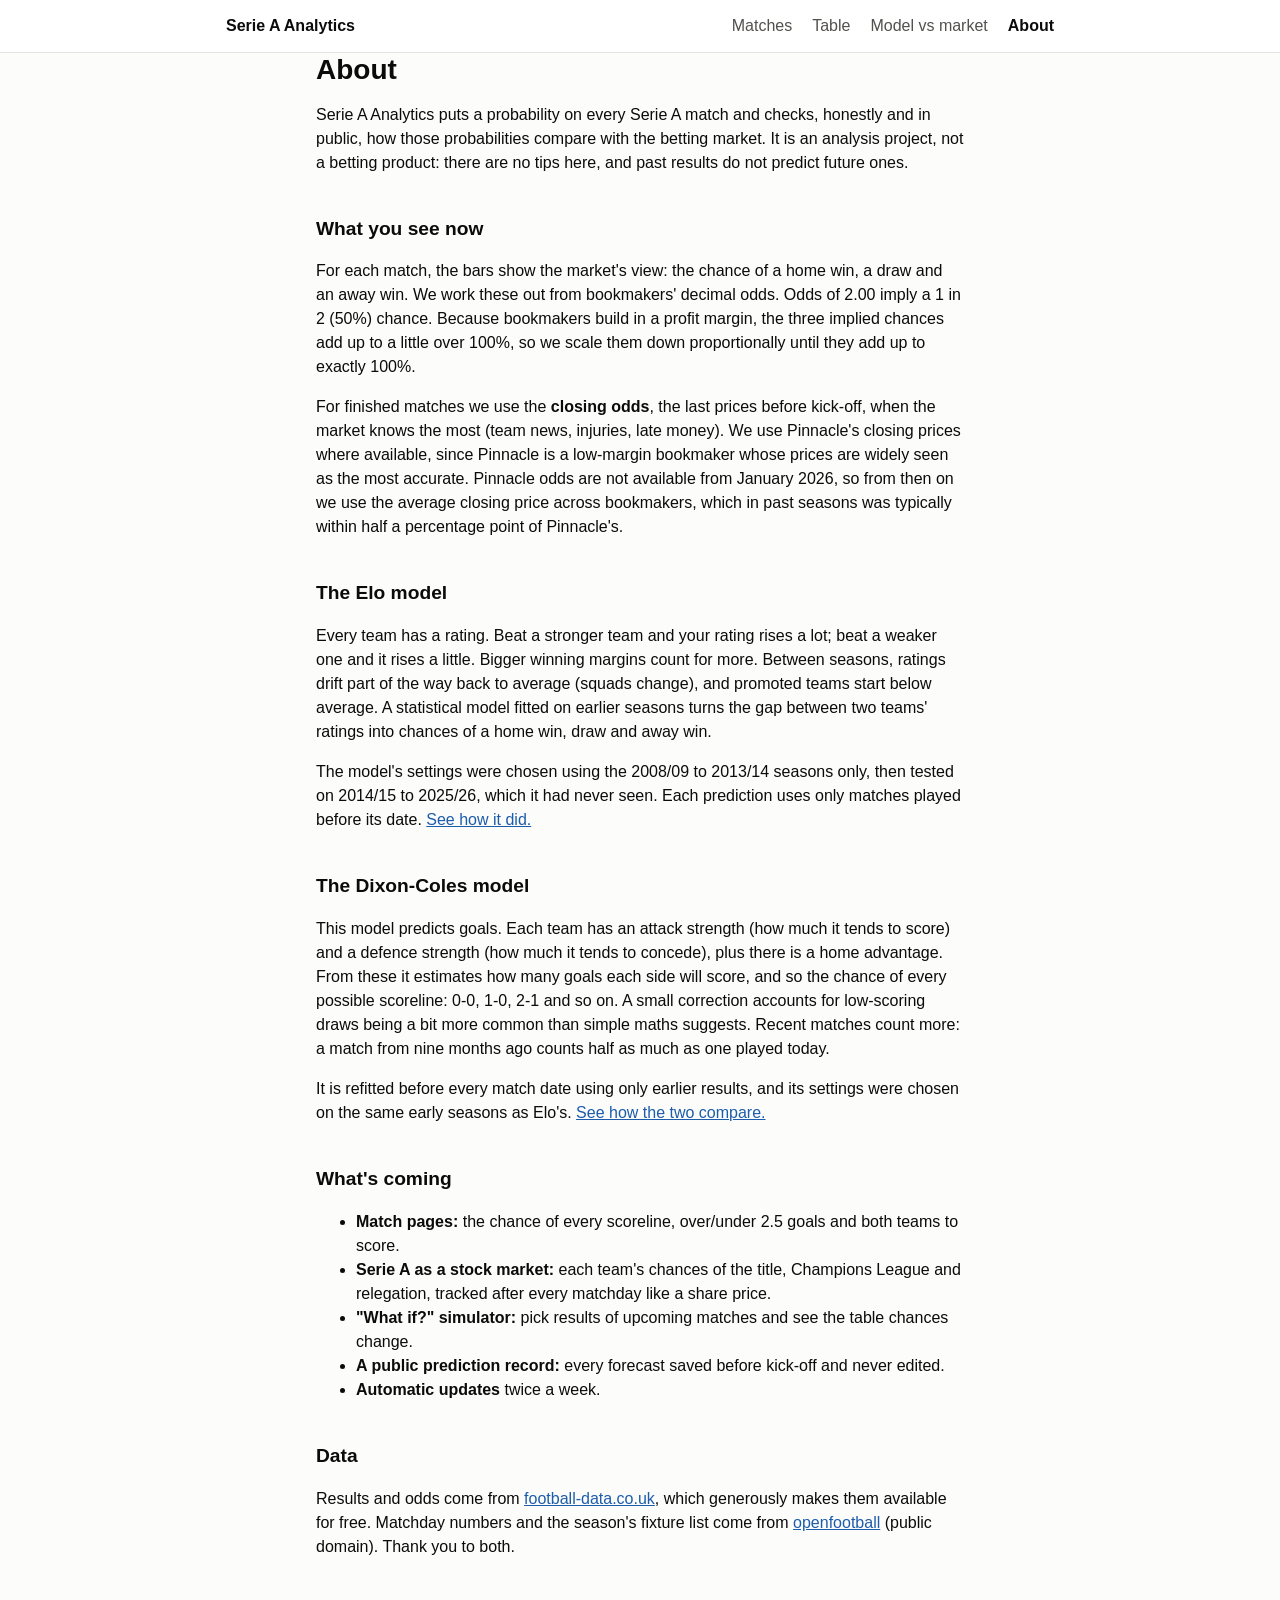
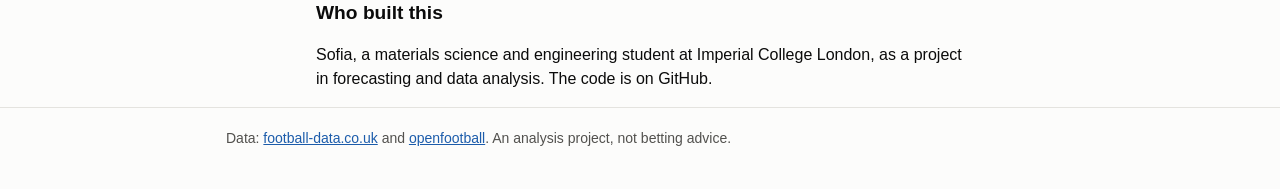
==== site/about.html @ 20ffb90e "Add Dixon-Coles goals model and show it next to Elo and the market - pipeline/dixon_coles.py: attack" ====
<!doctype html>
<html lang="en">
  <head>
    <meta charset="utf-8" />
    <meta name="viewport" content="width=device-width, initial-scale=1" />
    <title>About Serie A Analytics</title>
    <meta name="description" content="What this site is, how the numbers are made, and where the data comes from." />
    <link rel="stylesheet" href="css/style.css" />
  </head>
  <body>
    <header class="site-header">
      <div class="container">
        <a class="brand" href="./">Serie A Analytics</a>
        <nav class="nav">
          <a href="./">Matches</a>
          <a href="table.html">Table</a>
          <a href="model.html">Model vs market</a>
          <a href="about.html" aria-current="page">About</a>
        </nav>
      </div>
    </header>

    <main class="container prose">
      <h1>About</h1>
      <p>
        Serie A Analytics puts a probability on every Serie A match and checks, honestly and in public,
        how those probabilities compare with the betting market. It is an analysis project, not a betting
        product: there are no tips here, and past results do not predict future ones.
      </p>

      <h2>What you see now</h2>
      <p>
        For each match, the bars show the market's view: the chance of a home win, a draw and an away win.
        We work these out from bookmakers' decimal odds. Odds of 2.00 imply a 1 in 2 (50%) chance. Because
        bookmakers build in a profit margin, the three implied chances add up to a little over 100%, so we
        scale them down proportionally until they add up to exactly 100%.
      </p>
      <p>
        For finished matches we use the <strong>closing odds</strong>, the last prices before kick-off,
        when the market knows the most (team news, injuries, late money). We use Pinnacle's closing
        prices where available, since Pinnacle is a low-margin bookmaker whose prices are widely seen as
        the most accurate. Pinnacle odds are not available from January 2026, so from then on we use the
        average closing price across bookmakers, which in past seasons was typically within half a
        percentage point of Pinnacle's.
      </p>

      <h2>The Elo model</h2>
      <p>
        Every team has a rating. Beat a stronger team and your rating rises a lot; beat a weaker one and it
        rises a little. Bigger winning margins count for more. Between seasons, ratings drift part of the
        way back to average (squads change), and promoted teams start below average. A statistical model
        fitted on earlier seasons turns the gap between two teams' ratings into chances of a home win,
        draw and away win.
      </p>
      <p>
        The model's settings were chosen using the 2008/09 to 2013/14 seasons only, then tested on
        2014/15 to 2025/26, which it had never seen. Each prediction uses only matches played before its
        date. <a href="model.html">See how it did.</a>
      </p>

      <h2>The Dixon-Coles model</h2>
      <p>
        This model predicts goals. Each team has an attack strength (how much it tends to score) and a defence
        strength (how much it tends to concede), plus there is a home advantage. From these it estimates how
        many goals each side will score, and so the chance of every possible scoreline: 0-0, 1-0, 2-1 and so on.
        A small correction accounts for low-scoring draws being a bit more common than simple maths suggests.
        Recent matches count more: a match from nine months ago counts half as much as one played today.
      </p>
      <p>
        It is refitted before every match date using only earlier results, and its settings were chosen on the
        same early seasons as Elo's. <a href="model.html">See how the two compare.</a>
      </p>

      <h2>What's coming</h2>
      <ul>
        <li><strong>Match pages:</strong> the chance of every scoreline, over/under 2.5 goals and both teams to score.</li>
        <li><strong>Serie A as a stock market:</strong> each team's chances of the title, Champions League and relegation, tracked after every matchday like a share price.</li>
        <li><strong>"What if?" simulator:</strong> pick results of upcoming matches and see the table chances change.</li>
        <li><strong>A public prediction record:</strong> every forecast saved before kick-off and never edited.</li>
        <li><strong>Automatic updates</strong> twice a week.</li>
      </ul>

      <h2>Data</h2>
      <p>
        Results and odds come from <a href="https://www.football-data.co.uk/">football-data.co.uk</a>,
        which generously makes them available for free. Matchday numbers and the season's fixture list
        come from <a href="https://github.com/openfootball/football.json">openfootball</a>
        (public domain). Thank you to both.
      </p>

      <h2>Who built this</h2>
      <p>
        Sofia, a materials science and engineering student at Imperial College London, as a project in
        forecasting and data analysis. The code is on GitHub.
      </p>
    </main>

    <footer class="site-footer">
      <div class="container small muted">
        Data: <a href="https://www.football-data.co.uk/">football-data.co.uk</a> and <a href="https://github.com/openfootball/football.json">openfootball</a>.
        An analysis project, not betting advice.
      </div>
    </footer>
  </body>
</html>
---- site/css/style.css ----
/* ==========================================================================
   Serie A Analytics: shared styles for every page.
   Colours are defined once as "custom properties" (variables) on :root,
   then redefined for dark mode, so the rest of the file never uses raw hex.
   ========================================================================== */

:root {
  color-scheme: light;
  --bg: #fcfcfb;
  --surface: #ffffff;
  --border: #e4e3df;
  --text: #0b0b0b;
  --text-muted: #52514e;
  --accent: #1c5cab;

  /* Outcome colours: home = blue, draw = neutral grey, away = orange */
  --home: #2a78d6;
  --draw: #a9a8a3;
  --away: #eb6834;
  /* text drawn on top of each coloured bar segment (chosen for contrast) */
  --on-home: #ffffff;
  --on-draw: #0b0b0b;
  --on-away: #0b0b0b;

  --radius: 10px;
  --font: -apple-system, BlinkMacSystemFont, "Segoe UI", Roboto, Helvetica, Arial, sans-serif;
}

/* Dark mode: follows the operating system unless a page forces light */
@media (prefers-color-scheme: dark) {
  :root:not([data-theme="light"]) {
    color-scheme: dark;
    --bg: #1a1a19;
    --surface: #232322;
    --border: #383835;
    --text: #ffffff;
    --text-muted: #c3c2b7;
    --accent: #86b6ef;
    --home: #3987e5;
    --draw: #6b6a66;
    --away: #d95926;
    --on-home: #0b0b0b;
    --on-draw: #ffffff;
  }
}
:root[data-theme="dark"] {
  color-scheme: dark;
  --bg: #1a1a19;
  --surface: #232322;
  --border: #383835;
  --text: #ffffff;
  --text-muted: #c3c2b7;
  --accent: #86b6ef;
  --home: #3987e5;
  --draw: #6b6a66;
  --away: #d95926;
  --on-home: #0b0b0b;
  --on-draw: #ffffff;
}

/* ---------- Base ---------- */

* { box-sizing: border-box; }

body {
  margin: 0;
  background: var(--bg);
  color: var(--text);
  font-family: var(--font);
  font-size: 16px;
  line-height: 1.5;
}

a { color: var(--accent); }

.container {
  max-width: 860px;
  margin: 0 auto;
  padding: 0 16px; /* the side gutter on phones */
}

h1 { font-size: 1.75rem; line-height: 1.2; margin: 0 0 8px; }
h2 { font-size: 1.2rem; margin: 40px 0 12px; }
.muted { color: var(--text-muted); }
.small { font-size: 0.875rem; }

/* ---------- Header and navigation ---------- */

.site-header { border-bottom: 1px solid var(--border); background: var(--surface); }
.site-header .container {
  display: flex;
  flex-wrap: wrap;
  align-items: center;
  justify-content: space-between;
  gap: 8px 24px;
  padding-top: 14px;
  padding-bottom: 14px;
}
.brand { font-weight: 700; color: var(--text); text-decoration: none; }
.nav { display: flex; flex-wrap: wrap; gap: 4px 20px; }
.nav a { color: var(--text-muted); text-decoration: none; white-space: nowrap; }
.nav a:hover { color: var(--text); }
.nav a[aria-current="page"] { color: var(--text); font-weight: 600; }

main { padding: 32px 0 64px; }

.site-footer { border-top: 1px solid var(--border); padding: 20px 0 40px; }

/* ---------- Headline stats ---------- */

.stats { display: grid; grid-template-columns: repeat(auto-fit, minmax(180px, 1fr)); gap: 12px; margin-top: 24px; }
.stat { background: var(--surface); border: 1px solid var(--border); border-radius: var(--radius); padding: 14px 16px; }
.stat-value { font-size: 1.6rem; font-weight: 700; }
.stat-label { color: var(--text-muted); font-size: 0.875rem; }

/* ---------- Match list ---------- */

.legend { display: flex; flex-wrap: wrap; gap: 16px; font-size: 0.875rem; color: var(--text-muted); margin-bottom: 8px; }
.legend span { display: inline-flex; align-items: center; gap: 6px; }
.swatch { width: 12px; height: 12px; border-radius: 3px; display: inline-block; }

.day-heading { font-size: 0.875rem; font-weight: 600; color: var(--text-muted); margin: 20px 0 8px; }

.match {
  background: var(--surface);
  border: 1px solid var(--border);
  border-radius: var(--radius);
  padding: 12px 16px;
  margin-bottom: 8px;
}
.match-teams {
  display: grid;
  grid-template-columns: 1fr auto 1fr;
  align-items: center;
  gap: 12px;
  font-weight: 600;
  margin-bottom: 10px;
}
.match-teams .away-name { text-align: right; }
.score { font-variant-numeric: tabular-nums; font-size: 1.1rem; text-align: center; min-width: 3.5em; }
.match-meta { display: flex; flex-wrap: wrap; justify-content: space-between; gap: 4px 12px; margin-top: 8px; font-size: 0.8rem; color: var(--text-muted); }
.tag { font-weight: 600; color: var(--text); }

.empty { background: var(--surface); border: 1px dashed var(--border); border-radius: var(--radius); padding: 20px 16px; color: var(--text-muted); }

button.more {
  font: inherit;
  color: var(--accent);
  background: none;
  border: 1px solid var(--border);
  border-radius: var(--radius);
  padding: 8px 14px;
  cursor: pointer;
  margin-top: 8px;
}

/* Two rows per match: a label column and a bar column */
.forecasts { display: grid; grid-template-columns: 7em 1fr; gap: 6px 10px; align-items: center; }
.forecast-label { font-size: 0.8rem; color: var(--text-muted); }
@media (max-width: 600px) {
  /* On phones, put each label above its bar so the bar gets the full width */
  .forecasts { grid-template-columns: 1fr; gap: 2px; }
  .forecasts .prob-bar { margin-bottom: 6px; }
}

/* ---------- Probability bar ---------- */
/* Three segments whose widths are the home/draw/away probabilities,
   separated by a 2px gap so neighbouring colours never touch. */

.prob-bar { display: flex; gap: 2px; height: 24px; }
.prob-seg {
  position: relative;
  display: flex;
  align-items: center;
  justify-content: center;
  min-width: 2px;
  font-size: 0.8rem;
  font-weight: 600;
  font-variant-numeric: tabular-nums;
  white-space: nowrap;
  overflow: hidden;
  outline-offset: 2px;
}
.prob-seg:first-child { border-radius: 4px 0 0 4px; }
.prob-seg:last-child { border-radius: 0 4px 4px 0; }
.prob-seg.home { background: var(--home); color: var(--on-home); }
.prob-seg.draw { background: var(--draw); color: var(--on-draw); }
.prob-seg.away { background: var(--away); color: var(--on-away); }
/* The outcome that actually happened gets a solid outline */
.prob-seg.happened { outline: 2px solid var(--text); outline-offset: -2px; }

.tooltip {
  position: fixed;
  z-index: 10;
  pointer-events: none;
  background: var(--text);
  color: var(--bg);
  font-size: 0.8rem;
  padding: 6px 8px;
  border-radius: 6px;
  max-width: 240px;
}

/* ---------- League table ---------- */

.table-wrap { overflow-x: auto; background: var(--surface); border: 1px solid var(--border); border-radius: var(--radius); }
table { width: 100%; border-collapse: collapse; font-variant-numeric: tabular-nums; }
th, td { padding: 9px 10px; text-align: right; border-bottom: 1px solid var(--border); }
th { font-size: 0.8rem; color: var(--text-muted); font-weight: 600; }
tbody tr:last-child td { border-bottom: none; }
th.team, td.team { text-align: left; width: 100%; }
td.team { font-weight: 600; }
td.pts { font-weight: 700; }

/* On narrow screens hide the less important columns */
@media (max-width: 520px) {
  .hide-narrow { display: none; }
  th, td { padding: 8px 6px; }
}

/* ---------- Text pages ---------- */

.prose { max-width: 680px; }
.prose p, .prose li { color: var(--text); }

tr.total td { border-top: 2px solid var(--border); font-weight: 600; }

/* ---------- Matchday picker ---------- */

.matchday-bar { display: flex; align-items: center; gap: 8px; margin: 40px 0 12px; }
.matchday-bar select {
  font: inherit;
  font-size: 1.1rem;
  font-weight: 600;
  color: var(--text);
  background: var(--surface);
  border: 1px solid var(--border);
  border-radius: var(--radius);
  padding: 8px 12px;
  flex: 1;
  max-width: 260px;
}
.nav-button {
  font: inherit;
  font-size: 1.3rem;
  line-height: 1;
  color: var(--text);
  background: var(--surface);
  border: 1px solid var(--border);
  border-radius: var(--radius);
  width: 44px;
  height: 44px; /* big enough to tap on a phone */
  cursor: pointer;
}
.nav-button:disabled { opacity: 0.35; cursor: default; }

/* Hidden visually but still read out by screen readers */
.visually-hidden { position: absolute; width: 1px; height: 1px; overflow: hidden; clip: rect(0 0 0 0); white-space: nowrap; }

/* Mini leaderboard inside a stat tile */
.leaderboard { list-style: none; margin: 0 0 6px; padding: 0; font-weight: 600; }
.leaderboard li { display: flex; justify-content: space-between; gap: 12px; }
.leaderboard li:first-child { font-size: 1.15rem; }
.num { font-variant-numeric: tabular-nums; }
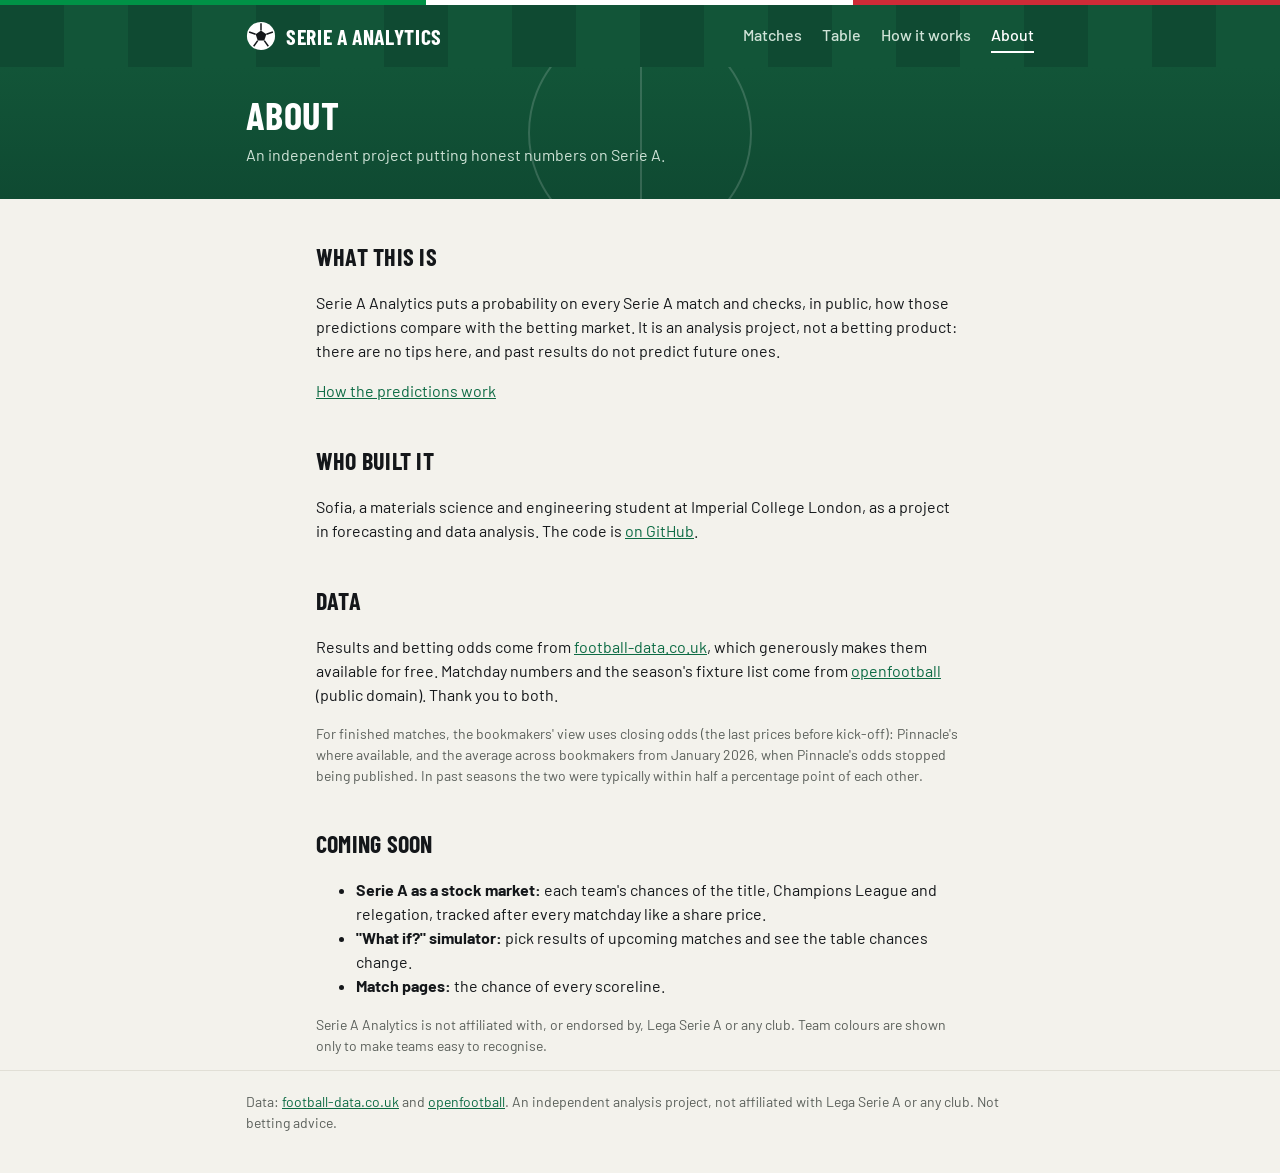
==== commit 0ac17ce2: "Redesign the site with a football look and a simpler match view - Pitch-green striped header with a " ====
--- a/site/about.html
+++ b/site/about.html
@@ -2,103 +2,91 @@
 <html lang="en">
   <head>
     <meta charset="utf-8" />
+    <!-- Makes the page scale properly on phones -->
     <meta name="viewport" content="width=device-width, initial-scale=1" />
     <title>About Serie A Analytics</title>
-    <meta name="description" content="What this site is, how the numbers are made, and where the data comes from." />
+    <meta name="description" content="Who built this site, why, and where the data comes from." />
+    <meta name="theme-color" content="#0f4a32" />
+    <!-- Fonts: Barlow (text) and Barlow Condensed (headings), a sporty, scoreboard-like family -->
+    <link rel="preconnect" href="https://fonts.googleapis.com" />
+    <link rel="preconnect" href="https://fonts.gstatic.com" crossorigin />
+    <link href="https://fonts.googleapis.com/css2?family=Barlow:wght@400;500;600&family=Barlow+Condensed:wght@600;700&display=swap" rel="stylesheet" />
     <link rel="stylesheet" href="css/style.css" />
   </head>
   <body>
     <header class="site-header">
       <div class="container">
-        <a class="brand" href="./">Serie A Analytics</a>
+        <a class="brand" href="./">
+          <svg viewBox="0 0 32 32" aria-hidden="true">
+            <circle cx="16" cy="16" r="15" fill="#ffffff" />
+            <polygon points="16,10 21.7,14.1 19.5,20.9 12.5,20.9 10.3,14.1" fill="#14171a" />
+            <path d="M16 10V2.5M21.7 14.1l7-2.3M19.5 20.9l4.3 6M12.5 20.9l-4.3 6M10.3 14.1l-7-2.3" stroke="#14171a" stroke-width="1.6" fill="none" />
+          </svg>
+          Serie A Analytics
+        </a>
         <nav class="nav">
           <a href="./">Matches</a>
           <a href="table.html">Table</a>
-          <a href="model.html">Model vs market</a>
+          <a href="model.html">How it works</a>
           <a href="about.html" aria-current="page">About</a>
         </nav>
       </div>
     </header>
 
+    <section class="hero">
+      <div class="container">
+        <h1>About</h1>
+        <p>An independent project putting honest numbers on Serie A.</p>
+      </div>
+    </section>
+
     <main class="container prose">
-      <h1>About</h1>
+      <h2>What this is</h2>
       <p>
-        Serie A Analytics puts a probability on every Serie A match and checks, honestly and in public,
-        how those probabilities compare with the betting market. It is an analysis project, not a betting
-        product: there are no tips here, and past results do not predict future ones.
+        Serie A Analytics puts a probability on every Serie A match and checks, in public, how those predictions
+        compare with the betting market. It is an analysis project, not a betting product: there are no tips here,
+        and past results do not predict future ones.
       </p>
+      <p><a href="model.html">How the predictions work</a></p>
 
-      <h2>What you see now</h2>
+      <h2>Who built it</h2>
       <p>
-        For each match, the bars show the market's view: the chance of a home win, a draw and an away win.
-        We work these out from bookmakers' decimal odds. Odds of 2.00 imply a 1 in 2 (50%) chance. Because
-        bookmakers build in a profit margin, the three implied chances add up to a little over 100%, so we
-        scale them down proportionally until they add up to exactly 100%.
+        Sofia, a materials science and engineering student at Imperial College London, as a project in
+        forecasting and data analysis. The code is
+        <a href="https://github.com/sofiaroveda/Serie_A_Analytics">on GitHub</a>.
       </p>
-      <p>
-        For finished matches we use the <strong>closing odds</strong>, the last prices before kick-off,
-        when the market knows the most (team news, injuries, late money). We use Pinnacle's closing
-        prices where available, since Pinnacle is a low-margin bookmaker whose prices are widely seen as
-        the most accurate. Pinnacle odds are not available from January 2026, so from then on we use the
-        average closing price across bookmakers, which in past seasons was typically within half a
-        percentage point of Pinnacle's.
-      </p>
-
-      <h2>The Elo model</h2>
-      <p>
-        Every team has a rating. Beat a stronger team and your rating rises a lot; beat a weaker one and it
-        rises a little. Bigger winning margins count for more. Between seasons, ratings drift part of the
-        way back to average (squads change), and promoted teams start below average. A statistical model
-        fitted on earlier seasons turns the gap between two teams' ratings into chances of a home win,
-        draw and away win.
-      </p>
-      <p>
-        The model's settings were chosen using the 2008/09 to 2013/14 seasons only, then tested on
-        2014/15 to 2025/26, which it had never seen. Each prediction uses only matches played before its
-        date. <a href="model.html">See how it did.</a>
-      </p>
-
-      <h2>The Dixon-Coles model</h2>
-      <p>
-        This model predicts goals. Each team has an attack strength (how much it tends to score) and a defence
-        strength (how much it tends to concede), plus there is a home advantage. From these it estimates how
-        many goals each side will score, and so the chance of every possible scoreline: 0-0, 1-0, 2-1 and so on.
-        A small correction accounts for low-scoring draws being a bit more common than simple maths suggests.
-        Recent matches count more: a match from nine months ago counts half as much as one played today.
-      </p>
-      <p>
-        It is refitted before every match date using only earlier results, and its settings were chosen on the
-        same early seasons as Elo's. <a href="model.html">See how the two compare.</a>
-      </p>
-
-      <h2>What's coming</h2>
-      <ul>
-        <li><strong>Match pages:</strong> the chance of every scoreline, over/under 2.5 goals and both teams to score.</li>
-        <li><strong>Serie A as a stock market:</strong> each team's chances of the title, Champions League and relegation, tracked after every matchday like a share price.</li>
-        <li><strong>"What if?" simulator:</strong> pick results of upcoming matches and see the table chances change.</li>
-        <li><strong>A public prediction record:</strong> every forecast saved before kick-off and never edited.</li>
-        <li><strong>Automatic updates</strong> twice a week.</li>
-      </ul>
 
       <h2>Data</h2>
       <p>
-        Results and odds come from <a href="https://www.football-data.co.uk/">football-data.co.uk</a>,
-        which generously makes them available for free. Matchday numbers and the season's fixture list
-        come from <a href="https://github.com/openfootball/football.json">openfootball</a>
-        (public domain). Thank you to both.
+        Results and betting odds come from <a href="https://www.football-data.co.uk/">football-data.co.uk</a>,
+        which generously makes them available for free. Matchday numbers and the season's fixture list come from
+        <a href="https://github.com/openfootball/football.json">openfootball</a> (public domain). Thank you to both.
+      </p>
+      <p class="muted small">
+        For finished matches, the bookmakers' view uses closing odds (the last prices before kick-off): Pinnacle's
+        where available, and the average across bookmakers from January 2026, when Pinnacle's odds stopped being
+        published. In past seasons the two were typically within half a percentage point of each other.
       </p>
 
-      <h2>Who built this</h2>
-      <p>
-        Sofia, a materials science and engineering student at Imperial College London, as a project in
-        forecasting and data analysis. The code is on GitHub.
+      <h2>Coming soon</h2>
+      <ul>
+        <li><strong>Serie A as a stock market:</strong> each team's chances of the title, Champions League and relegation, tracked after every matchday like a share price.</li>
+        <li><strong>"What if?" simulator:</strong> pick results of upcoming matches and see the table chances change.</li>
+        <li><strong>Match pages:</strong> the chance of every scoreline.</li>
+      </ul>
+
+      <p class="muted small">
+        Serie A Analytics is not affiliated with, or endorsed by, Lega Serie A or any club. Team colours are shown
+        only to make teams easy to recognise.
       </p>
     </main>
 
     <footer class="site-footer">
       <div class="container small muted">
-        Data: <a href="https://www.football-data.co.uk/">football-data.co.uk</a> and <a href="https://github.com/openfootball/football.json">openfootball</a>.
-        An analysis project, not betting advice.
+        Data: <a href="https://www.football-data.co.uk/">football-data.co.uk</a> and
+        <a href="https://github.com/openfootball/football.json">openfootball</a>.
+        An independent analysis project, not affiliated with Lega Serie A or any club. Not betting advice.
+        <span id="updated"></span>
       </div>
     </footer>
   </body>
--- a/site/css/style.css
+++ b/site/css/style.css
@@ -6,12 +6,22 @@
 
 :root {
   color-scheme: light;
-  --bg: #fcfcfb;
+  --bg: #f3f2ec; /* warm chalk */
   --surface: #ffffff;
-  --border: #e4e3df;
-  --text: #0b0b0b;
-  --text-muted: #52514e;
-  --accent: #1c5cab;
+  --surface-2: #f7f6f1;
+  --border: #e1dfd6;
+  --text: #14171a;
+  --text-muted: #5a5f5a;
+  --accent: #0d6b44; /* links: pitch green */
+
+  --pitch: #0f4a32; /* header and hero */
+  --pitch-stripe: #125538; /* lighter mowing stripe */
+  --on-pitch: #ffffff;
+  --on-pitch-muted: #cfe3d7;
+  --chalk: rgba(255, 255, 255, 0.16); /* faint pitch markings */
+
+  --it-green: #009246;
+  --it-red: #ce2b37;
 
   /* Outcome colours: home = blue, draw = neutral grey, away = orange */
   --home: #2a78d6;
@@ -22,40 +32,60 @@
   --on-draw: #0b0b0b;
   --on-away: #0b0b0b;
 
-  --radius: 10px;
-  --font: -apple-system, BlinkMacSystemFont, "Segoe UI", Roboto, Helvetica, Arial, sans-serif;
+  --good: #0a7d3b;
+  --bad: #b3261e;
+  --zone-cl: #1e6fd9;
+  --zone-europe: #e08a00;
+  --zone-releg: #c62828;
+
+  --radius: 14px;
+  --shadow: 0 1px 2px rgba(20, 23, 26, 0.06), 0 4px 14px rgba(20, 23, 26, 0.05);
+  --font: "Barlow", -apple-system, BlinkMacSystemFont, "Segoe UI", Roboto, sans-serif;
+  --font-display: "Barlow Condensed", "Barlow", -apple-system, sans-serif;
 }
 
 /* Dark mode: follows the operating system unless a page forces light */
 @media (prefers-color-scheme: dark) {
   :root:not([data-theme="light"]) {
     color-scheme: dark;
-    --bg: #1a1a19;
-    --surface: #232322;
-    --border: #383835;
-    --text: #ffffff;
-    --text-muted: #c3c2b7;
-    --accent: #86b6ef;
+    --bg: #0d1411;
+    --surface: #16201b;
+    --surface-2: #1b2721;
+    --border: #2a3731;
+    --text: #f1f4f1;
+    --text-muted: #b3beb7;
+    --accent: #7fd3a8;
+    --pitch: #0a3323;
+    --pitch-stripe: #0c3a28;
     --home: #3987e5;
     --draw: #6b6a66;
     --away: #d95926;
     --on-home: #0b0b0b;
     --on-draw: #ffffff;
+    --good: #5fcf8c;
+    --bad: #f08a80;
+    --shadow: none;
   }
 }
 :root[data-theme="dark"] {
   color-scheme: dark;
-  --bg: #1a1a19;
-  --surface: #232322;
-  --border: #383835;
-  --text: #ffffff;
-  --text-muted: #c3c2b7;
-  --accent: #86b6ef;
+  --bg: #0d1411;
+  --surface: #16201b;
+  --surface-2: #1b2721;
+  --border: #2a3731;
+  --text: #f1f4f1;
+  --text-muted: #b3beb7;
+  --accent: #7fd3a8;
+  --pitch: #0a3323;
+  --pitch-stripe: #0c3a28;
   --home: #3987e5;
   --draw: #6b6a66;
   --away: #d95926;
   --on-home: #0b0b0b;
   --on-draw: #ffffff;
+  --good: #5fcf8c;
+  --bad: #f08a80;
+  --shadow: none;
 }
 
 /* ---------- Base ---------- */
@@ -74,19 +104,25 @@
 a { color: var(--accent); }
 
 .container {
-  max-width: 860px;
+  max-width: 820px;
   margin: 0 auto;
   padding: 0 16px; /* the side gutter on phones */
 }
 
-h1 { font-size: 1.75rem; line-height: 1.2; margin: 0 0 8px; }
-h2 { font-size: 1.2rem; margin: 40px 0 12px; }
+h1, h2, h3 { font-family: var(--font-display); letter-spacing: 0.01em; }
+h1 { font-size: 2.4rem; line-height: 1.05; margin: 0 0 8px; text-transform: uppercase; }
+h2 { font-size: 1.5rem; margin: 40px 0 12px; text-transform: uppercase; }
 .muted { color: var(--text-muted); }
 .small { font-size: 0.875rem; }
 
-/* ---------- Header and navigation ---------- */
-
-.site-header { border-bottom: 1px solid var(--border); background: var(--surface); }
+/* ---------- Header: green-white-red stripe, then a mown pitch ---------- */
+
+.site-header {
+  background: repeating-linear-gradient(90deg, var(--pitch) 0 64px, var(--pitch-stripe) 64px 128px);
+  color: var(--on-pitch);
+  border-top: 5px solid;
+  border-image: linear-gradient(90deg, var(--it-green) 0 33.3%, #ffffff 33.3% 66.6%, var(--it-red) 66.6%) 1;
+}
 .site-header .container {
   display: flex;
   flex-wrap: wrap;
@@ -96,98 +132,220 @@
   padding-top: 14px;
   padding-bottom: 14px;
 }
-.brand { font-weight: 700; color: var(--text); text-decoration: none; }
+.brand {
+  display: inline-flex;
+  align-items: center;
+  gap: 10px;
+  color: var(--on-pitch);
+  text-decoration: none;
+  font-family: var(--font-display);
+  font-weight: 700;
+  font-size: 1.35rem;
+  text-transform: uppercase;
+  letter-spacing: 0.03em;
+}
+.brand svg { width: 30px; height: 30px; flex: none; }
 .nav { display: flex; flex-wrap: wrap; gap: 4px 20px; }
-.nav a { color: var(--text-muted); text-decoration: none; white-space: nowrap; }
-.nav a:hover { color: var(--text); }
-.nav a[aria-current="page"] { color: var(--text); font-weight: 600; }
-
-main { padding: 32px 0 64px; }
+.nav a {
+  color: var(--on-pitch-muted);
+  text-decoration: none;
+  white-space: nowrap;
+  font-weight: 500;
+  padding: 4px 0;
+  border-bottom: 2px solid transparent;
+}
+.nav a:hover { color: var(--on-pitch); }
+.nav a[aria-current="page"] { color: var(--on-pitch); border-bottom-color: var(--on-pitch); }
+
+/* ---------- Hero band: a slice of pitch with its markings ---------- */
+
+.hero {
+  position: relative;
+  overflow: hidden;
+  background: linear-gradient(180deg, var(--pitch-stripe), var(--pitch));
+  color: var(--on-pitch);
+  padding: 28px 0 32px;
+}
+/* halfway line and centre circle, drawn faintly behind the text */
+.hero::before,
+.hero::after { content: ""; position: absolute; pointer-events: none; }
+.hero::before { top: 0; bottom: 0; left: 50%; border-left: 2px solid var(--chalk); }
+.hero::after {
+  width: 220px; height: 220px; left: 50%; top: 50%;
+  transform: translate(-50%, -50%);
+  border: 2px solid var(--chalk);
+  border-radius: 50%;
+}
+.hero .container { position: relative; z-index: 1; }
+.hero p { color: var(--on-pitch-muted); margin: 0; max-width: 560px; }
+.hero a { color: var(--on-pitch); }
+
+main { padding: 20px 0 64px; }
 
 .site-footer { border-top: 1px solid var(--border); padding: 20px 0 40px; }
 
 /* ---------- Headline stats ---------- */
 
-.stats { display: grid; grid-template-columns: repeat(auto-fit, minmax(180px, 1fr)); gap: 12px; margin-top: 24px; }
-.stat { background: var(--surface); border: 1px solid var(--border); border-radius: var(--radius); padding: 14px 16px; }
-.stat-value { font-size: 1.6rem; font-weight: 700; }
+.stats { display: grid; grid-template-columns: repeat(auto-fit, minmax(170px, 1fr)); gap: 12px; }
+.stat { background: var(--surface); border: 1px solid var(--border); border-radius: var(--radius); padding: 14px 16px; box-shadow: var(--shadow); }
+.stat-value { font-family: var(--font-display); font-size: 2rem; font-weight: 700; line-height: 1.1; }
 .stat-label { color: var(--text-muted); font-size: 0.875rem; }
-
-/* ---------- Match list ---------- */
-
-.legend { display: flex; flex-wrap: wrap; gap: 16px; font-size: 0.875rem; color: var(--text-muted); margin-bottom: 8px; }
+.stat-value.compact { font-size: 1.35rem; }
+@media (max-width: 600px) {
+  /* On phones: two small tiles side by side, the wide one underneath */
+  .stats { grid-template-columns: 1fr 1fr; }
+  .stats .stat.wide { grid-column: 1 / -1; }
+  .stat-value { font-size: 1.6rem; }
+}
+
+/* ---------- Matchday picker (sits inside the hero) ---------- */
+
+.matchday-bar { display: flex; align-items: center; gap: 8px; margin-top: 20px; }
+.matchday-bar select {
+  font-family: var(--font-display);
+  font-size: 1.3rem;
+  font-weight: 700;
+  text-transform: uppercase;
+  color: var(--pitch);
+  background: var(--on-pitch);
+  border: none;
+  border-radius: 999px;
+  padding: 8px 18px;
+  flex: 1;
+  min-width: 0; /* allow shrinking on narrow screens so the › button stays visible */
+  max-width: 280px;
+}
+.nav-button {
+  font: inherit;
+  font-size: 1.4rem;
+  line-height: 1;
+  color: var(--on-pitch);
+  background: transparent;
+  border: 2px solid var(--on-pitch-muted);
+  border-radius: 50%;
+  width: 44px;
+  height: 44px; /* big enough to tap on a phone */
+  cursor: pointer;
+  flex: none;
+}
+.nav-button:disabled { opacity: 0.3; cursor: default; }
+
+/* Hidden visually but still read out by screen readers */
+.visually-hidden { position: absolute; width: 1px; height: 1px; overflow: hidden; clip: rect(0 0 0 0); white-space: nowrap; }
+
+/* ---------- Match cards ---------- */
+
+.legend { display: flex; flex-wrap: wrap; gap: 16px; font-size: 0.875rem; color: var(--text-muted); margin: 4px 0 8px; }
 .legend span { display: inline-flex; align-items: center; gap: 6px; }
 .swatch { width: 12px; height: 12px; border-radius: 3px; display: inline-block; }
 
-.day-heading { font-size: 0.875rem; font-weight: 600; color: var(--text-muted); margin: 20px 0 8px; }
+.day-heading {
+  font-family: var(--font-display);
+  font-size: 1rem;
+  font-weight: 700;
+  text-transform: uppercase;
+  letter-spacing: 0.05em;
+  color: var(--text-muted);
+  margin: 22px 0 8px;
+}
 
 .match {
   background: var(--surface);
   border: 1px solid var(--border);
   border-radius: var(--radius);
-  padding: 12px 16px;
-  margin-bottom: 8px;
+  box-shadow: var(--shadow);
+  padding: 14px 16px;
+  margin-bottom: 10px;
 }
 .match-teams {
   display: grid;
-  grid-template-columns: 1fr auto 1fr;
+  grid-template-columns: minmax(0, 1fr) auto minmax(0, 1fr); /* names may shrink, never overlap the score */
   align-items: center;
   gap: 12px;
-  font-weight: 600;
-  margin-bottom: 10px;
-}
-.match-teams .away-name { text-align: right; }
-.score { font-variant-numeric: tabular-nums; font-size: 1.1rem; text-align: center; min-width: 3.5em; }
-.match-meta { display: flex; flex-wrap: wrap; justify-content: space-between; gap: 4px 12px; margin-top: 8px; font-size: 0.8rem; color: var(--text-muted); }
-.tag { font-weight: 600; color: var(--text); }
-
-.empty { background: var(--surface); border: 1px dashed var(--border); border-radius: var(--radius); padding: 20px 16px; color: var(--text-muted); }
-
-button.more {
-  font: inherit;
-  color: var(--accent);
-  background: none;
-  border: 1px solid var(--border);
-  border-radius: var(--radius);
-  padding: 8px 14px;
-  cursor: pointer;
-  margin-top: 8px;
-}
-
-/* Two rows per match: a label column and a bar column */
+  margin-bottom: 12px;
+}
+.team-name {
+  display: inline-flex;
+  align-items: center;
+  gap: 8px;
+  font-family: var(--font-display);
+  font-size: 1.25rem;
+  font-weight: 700;
+  min-width: 0;
+}
+.team-name.away { justify-content: flex-end; text-align: right; }
+.team-name .label { overflow: hidden; text-overflow: ellipsis; white-space: nowrap; }
+@media (max-width: 420px) {
+  .team-name { font-size: 1.05rem; gap: 6px; }
+  .score { font-size: 1.35rem; min-width: 2.6em; padding: 0 6px; }
+  .match-teams { gap: 8px; }
+}
+.kit {
+  width: 16px; height: 16px; flex: none;
+  border-radius: 50%;
+  box-shadow: 0 0 0 1px rgba(0, 0, 0, 0.25);
+}
+.score {
+  font-family: var(--font-display);
+  font-variant-numeric: tabular-nums;
+  font-size: 1.6rem;
+  font-weight: 700;
+  text-align: center;
+  min-width: 3.2em;
+  padding: 0 10px;
+  border-radius: 8px;
+  background: var(--surface-2);
+}
+.kickoff { font-size: 1.15rem; color: var(--text-muted); }
+
+.forecast-title { display: flex; justify-content: space-between; gap: 8px; font-size: 0.8rem; color: var(--text-muted); margin-bottom: 4px; }
+.verdict { margin-top: 8px; font-weight: 600; font-size: 0.95rem; }
+.verdict.good { color: var(--good); }
+.verdict.bad { color: var(--bad); }
+.verdict.neutral { color: var(--text); }
+.verdict .detail { font-weight: 400; color: var(--text-muted); }
+
+/* "Compare with bookmakers" panel under each match */
+details.more-info { margin-top: 10px; border-top: 1px dashed var(--border); padding-top: 8px; }
+details.more-info summary { cursor: pointer; color: var(--accent); font-size: 0.875rem; font-weight: 600; }
+details.more-info[open] summary { margin-bottom: 10px; }
 .forecasts { display: grid; grid-template-columns: 7em 1fr; gap: 6px 10px; align-items: center; }
 .forecast-label { font-size: 0.8rem; color: var(--text-muted); }
+.facts { display: flex; flex-wrap: wrap; gap: 6px 16px; margin-top: 10px; font-size: 0.85rem; color: var(--text-muted); }
+.facts strong { color: var(--text); font-variant-numeric: tabular-nums; }
 @media (max-width: 600px) {
   /* On phones, put each label above its bar so the bar gets the full width */
   .forecasts { grid-template-columns: 1fr; gap: 2px; }
   .forecasts .prob-bar { margin-bottom: 6px; }
 }
 
+.empty { background: var(--surface); border: 1px dashed var(--border); border-radius: var(--radius); padding: 20px 16px; color: var(--text-muted); }
+
 /* ---------- Probability bar ---------- */
 /* Three segments whose widths are the home/draw/away probabilities,
    separated by a 2px gap so neighbouring colours never touch. */
 
-.prob-bar { display: flex; gap: 2px; height: 24px; }
+.prob-bar { display: flex; gap: 2px; height: 26px; }
+.prob-bar.big { height: 32px; }
 .prob-seg {
-  position: relative;
   display: flex;
   align-items: center;
   justify-content: center;
   min-width: 2px;
-  font-size: 0.8rem;
+  font-size: 0.85rem;
   font-weight: 600;
   font-variant-numeric: tabular-nums;
   white-space: nowrap;
   overflow: hidden;
-  outline-offset: 2px;
-}
-.prob-seg:first-child { border-radius: 4px 0 0 4px; }
-.prob-seg:last-child { border-radius: 0 4px 4px 0; }
+  transition: opacity 0.2s;
+}
+.prob-seg:first-child { border-radius: 6px 0 0 6px; }
+.prob-seg:last-child { border-radius: 0 6px 6px 0; }
 .prob-seg.home { background: var(--home); color: var(--on-home); }
 .prob-seg.draw { background: var(--draw); color: var(--on-draw); }
 .prob-seg.away { background: var(--away); color: var(--on-away); }
-/* The outcome that actually happened gets a solid outline */
-.prob-seg.happened { outline: 2px solid var(--text); outline-offset: -2px; }
+/* Played matches: the outcome that happened stays bright, the others fade */
+.prob-bar.decided .prob-seg:not(.happened) { opacity: 0.25; }
 
 .tooltip {
   position: fixed;
@@ -201,64 +359,41 @@
   max-width: 240px;
 }
 
-/* ---------- League table ---------- */
-
-.table-wrap { overflow-x: auto; background: var(--surface); border: 1px solid var(--border); border-radius: var(--radius); }
+/* ---------- Tables ---------- */
+
+.table-wrap { overflow-x: auto; background: var(--surface); border: 1px solid var(--border); border-radius: var(--radius); box-shadow: var(--shadow); }
 table { width: 100%; border-collapse: collapse; font-variant-numeric: tabular-nums; }
 th, td { padding: 9px 10px; text-align: right; border-bottom: 1px solid var(--border); }
-th { font-size: 0.8rem; color: var(--text-muted); font-weight: 600; }
+th { font-size: 0.8rem; color: var(--text-muted); font-weight: 600; text-transform: uppercase; letter-spacing: 0.03em; }
 tbody tr:last-child td { border-bottom: none; }
 th.team, td.team { text-align: left; width: 100%; }
 td.team { font-weight: 600; }
+td.team .kit { display: inline-block; vertical-align: -2px; margin-right: 8px; }
 td.pts { font-weight: 700; }
+tr.total td { border-top: 2px solid var(--border); font-weight: 600; }
+/* League table zones: a coloured bar on the left of the position */
+td.pos { border-left: 4px solid transparent; }
+tr.zone-cl td.pos { border-left-color: var(--zone-cl); }
+tr.zone-europe td.pos { border-left-color: var(--zone-europe); }
+tr.zone-releg td.pos { border-left-color: var(--zone-releg); }
+.zone-key { display: flex; flex-wrap: wrap; gap: 6px 16px; margin-top: 10px; font-size: 0.85rem; color: var(--text-muted); }
+.zone-key span::before { content: ""; display: inline-block; width: 10px; height: 10px; border-radius: 2px; margin-right: 6px; vertical-align: -1px; }
+.zone-key .cl::before { background: var(--zone-cl); }
+.zone-key .europe::before { background: var(--zone-europe); }
+.zone-key .releg::before { background: var(--zone-releg); }
 
 /* On narrow screens hide the less important columns */
 @media (max-width: 520px) {
   .hide-narrow { display: none; }
   th, td { padding: 8px 6px; }
+  h1 { font-size: 2rem; }
 }
 
 /* ---------- Text pages ---------- */
 
 .prose { max-width: 680px; }
-.prose p, .prose li { color: var(--text); }
-
-tr.total td { border-top: 2px solid var(--border); font-weight: 600; }
-
-/* ---------- Matchday picker ---------- */
-
-.matchday-bar { display: flex; align-items: center; gap: 8px; margin: 40px 0 12px; }
-.matchday-bar select {
-  font: inherit;
-  font-size: 1.1rem;
-  font-weight: 600;
-  color: var(--text);
-  background: var(--surface);
-  border: 1px solid var(--border);
-  border-radius: var(--radius);
-  padding: 8px 12px;
-  flex: 1;
-  max-width: 260px;
-}
-.nav-button {
-  font: inherit;
-  font-size: 1.3rem;
-  line-height: 1;
-  color: var(--text);
-  background: var(--surface);
-  border: 1px solid var(--border);
-  border-radius: var(--radius);
-  width: 44px;
-  height: 44px; /* big enough to tap on a phone */
-  cursor: pointer;
-}
-.nav-button:disabled { opacity: 0.35; cursor: default; }
-
-/* Hidden visually but still read out by screen readers */
-.visually-hidden { position: absolute; width: 1px; height: 1px; overflow: hidden; clip: rect(0 0 0 0); white-space: nowrap; }
-
-/* Mini leaderboard inside a stat tile */
-.leaderboard { list-style: none; margin: 0 0 6px; padding: 0; font-weight: 600; }
-.leaderboard li { display: flex; justify-content: space-between; gap: 12px; }
-.leaderboard li:first-child { font-size: 1.15rem; }
-.num { font-variant-numeric: tabular-nums; }
+.cards { display: grid; grid-template-columns: repeat(auto-fit, minmax(220px, 1fr)); gap: 12px; margin-top: 12px; }
+.card { background: var(--surface); border: 1px solid var(--border); border-radius: var(--radius); box-shadow: var(--shadow); padding: 16px; }
+.card h3 { margin: 0 0 6px; font-size: 1.3rem; text-transform: uppercase; }
+.card p { margin: 0; color: var(--text-muted); font-size: 0.95rem; }
+.card .icon { font-size: 1.6rem; line-height: 1; margin-bottom: 8px; }
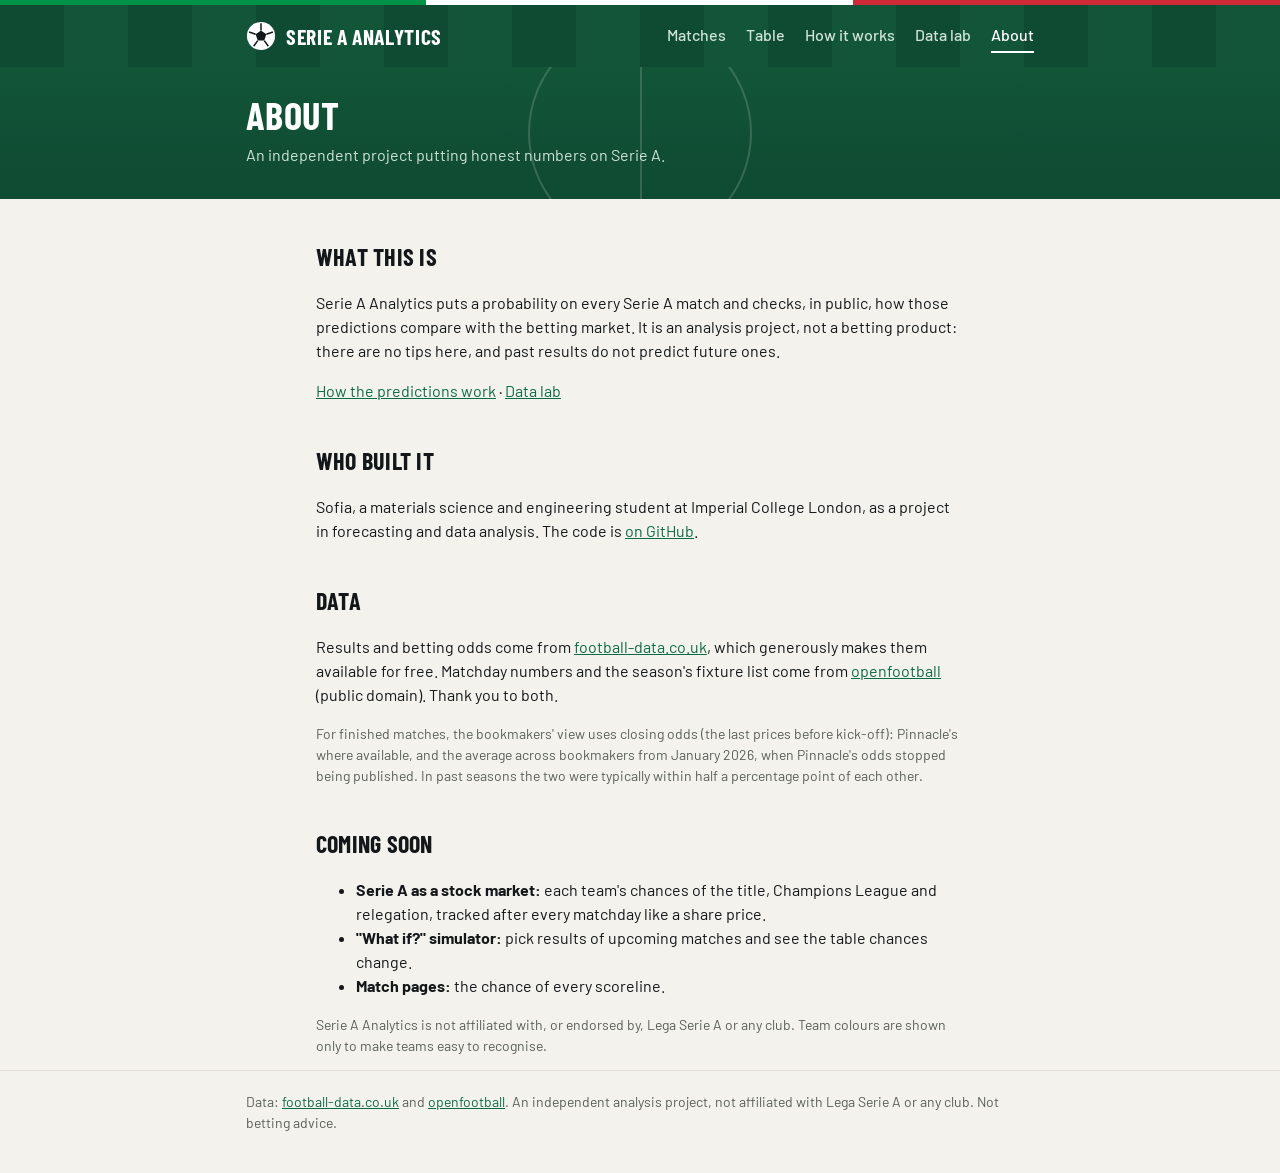
==== commit 4ad37951: "Move model comparisons to a new Data lab tab; keep Matches simple - Matches page: talking points, ma" ====
--- a/site/about.html
+++ b/site/about.html
@@ -28,6 +28,7 @@
           <a href="./">Matches</a>
           <a href="table.html">Table</a>
           <a href="model.html">How it works</a>
+          <a href="lab.html">Data lab</a>
           <a href="about.html" aria-current="page">About</a>
         </nav>
       </div>
@@ -47,7 +48,7 @@
         compare with the betting market. It is an analysis project, not a betting product: there are no tips here,
         and past results do not predict future ones.
       </p>
-      <p><a href="model.html">How the predictions work</a></p>
+      <p><a href="model.html">How the predictions work</a> · <a href="lab.html">Data lab</a></p>
 
       <h2>Who built it</h2>
       <p>
--- a/site/css/style.css
+++ b/site/css/style.css
@@ -156,6 +156,9 @@
 }
 .nav a:hover { color: var(--on-pitch); }
 .nav a[aria-current="page"] { color: var(--on-pitch); border-bottom-color: var(--on-pitch); }
+@media (max-width: 420px) {
+  .nav { gap: 4px 14px; font-size: 0.95rem; } /* fit all five tabs on one line on phones */
+}
 
 /* ---------- Hero band: a slice of pitch with its markings ---------- */
 
@@ -180,7 +183,7 @@
 .hero p { color: var(--on-pitch-muted); margin: 0; max-width: 560px; }
 .hero a { color: var(--on-pitch); }
 
-main { padding: 20px 0 64px; }
+main { padding: 32px 0 64px; } /* breathing room below the green band */
 
 .site-footer { border-top: 1px solid var(--border); padding: 20px 0 40px; }
 
@@ -198,37 +201,112 @@
   .stat-value { font-size: 1.6rem; }
 }
 
-/* ---------- Matchday picker (sits inside the hero) ---------- */
-
-.matchday-bar { display: flex; align-items: center; gap: 8px; margin-top: 20px; }
-.matchday-bar select {
+/* ---------- Matchday strip (sits inside the hero) ---------- */
+/* A row of chips you can swipe sideways, like the date bar in sports apps. */
+
+.md-strip { display: flex; align-items: center; gap: 8px; margin-top: 22px; }
+.md-scroller {
+  display: flex;
+  gap: 8px;
+  overflow-x: auto;
+  scroll-snap-type: x proximity;
+  scrollbar-width: none; /* hide the scrollbar (Firefox) */
+  padding: 4px 2px;
+  flex: 1;
+  position: relative; /* so chip positions are measured from the strip's own edge */
+  /* fade the chips out at both edges to hint that the row scrolls */
+  mask-image: linear-gradient(90deg, transparent 0, #000 16px, #000 calc(100% - 16px), transparent 100%);
+}
+.md-scroller::-webkit-scrollbar { display: none; } /* hide the scrollbar (Chrome, Safari) */
+.md-chip {
+  flex: none;
+  scroll-snap-align: center;
+  display: flex;
+  flex-direction: column;
+  align-items: center;
+  min-width: 84px;
+  padding: 8px 10px;
+  border: 1px solid rgba(255, 255, 255, 0.18);
+  border-radius: 12px;
+  background: rgba(255, 255, 255, 0.07);
+  color: var(--on-pitch);
+  font: inherit;
+  cursor: pointer;
+  transition: background 0.15s, transform 0.15s;
+}
+.md-chip:hover { background: rgba(255, 255, 255, 0.16); }
+.md-chip .md-num { font-family: var(--font-display); font-size: 1.15rem; font-weight: 700; letter-spacing: 0.03em; line-height: 1.1; }
+.md-chip .md-dates { font-size: 0.75rem; color: var(--on-pitch-muted); white-space: nowrap; }
+.md-chip.is-next .md-dates { color: #ffe27a; font-weight: 600; }
+.md-chip[aria-pressed="true"] { background: var(--on-pitch); color: var(--pitch); border-color: var(--on-pitch); transform: translateY(-1px); }
+.md-chip[aria-pressed="true"] .md-dates { color: var(--pitch); }
+.strip-arrow {
+  flex: none;
+  width: 38px;
+  height: 38px;
+  border-radius: 50%;
+  border: 1px solid rgba(255, 255, 255, 0.3);
+  background: transparent;
+  color: var(--on-pitch);
+  font-size: 1.3rem;
+  line-height: 1;
+  cursor: pointer;
+}
+.strip-arrow:disabled { opacity: 0.3; cursor: default; }
+@media (max-width: 600px) {
+  .strip-arrow { display: none; } /* on phones you swipe the strip instead */
+}
+
+/* ---------- Talking points ---------- */
+
+.section-kicker {
   font-family: var(--font-display);
-  font-size: 1.3rem;
+  font-size: 1rem;
   font-weight: 700;
   text-transform: uppercase;
-  color: var(--pitch);
-  background: var(--on-pitch);
-  border: none;
-  border-radius: 999px;
-  padding: 8px 18px;
-  flex: 1;
-  min-width: 0; /* allow shrinking on narrow screens so the › button stays visible */
-  max-width: 280px;
-}
-.nav-button {
-  font: inherit;
-  font-size: 1.4rem;
-  line-height: 1;
-  color: var(--on-pitch);
-  background: transparent;
-  border: 2px solid var(--on-pitch-muted);
+  letter-spacing: 0.06em;
+  color: var(--text-muted);
+  margin: 12px 0 10px;
+}
+.points { display: grid; grid-template-columns: 1fr 1fr; gap: 12px; }
+@media (max-width: 480px) {
+  /* On phones the cards become a row you swipe, so the matches stay near the top */
+  .points {
+    display: flex;
+    overflow-x: auto;
+    scroll-snap-type: x mandatory;
+    scrollbar-width: none;
+    margin: 0 -16px;
+    padding: 2px 16px 6px;
+    scroll-padding: 0 16px;
+  }
+  .points::-webkit-scrollbar { display: none; }
+  .point { flex: 0 0 82%; scroll-snap-align: start; }
+}
+.point {
+  display: grid;
+  grid-template-columns: auto 1fr;
+  gap: 4px 12px;
+  align-items: start;
+  background: var(--surface);
+  border: 1px solid var(--border);
+  border-radius: var(--radius);
+  box-shadow: var(--shadow);
+  padding: 14px 16px;
+}
+.point-icon {
+  grid-row: span 3;
+  width: 40px;
+  height: 40px;
   border-radius: 50%;
-  width: 44px;
-  height: 44px; /* big enough to tap on a phone */
-  cursor: pointer;
-  flex: none;
-}
-.nav-button:disabled { opacity: 0.3; cursor: default; }
+  display: grid;
+  place-items: center;
+  font-size: 1.25rem;
+  background: var(--surface-2);
+}
+.point-kicker { font-size: 0.75rem; font-weight: 600; text-transform: uppercase; letter-spacing: 0.06em; color: var(--accent); }
+.point-headline { font-family: var(--font-display); font-size: 1.3rem; font-weight: 700; line-height: 1.15; }
+.point-detail { font-size: 0.875rem; color: var(--text-muted); }
 
 /* Hidden visually but still read out by screen readers */
 .visually-hidden { position: absolute; width: 1px; height: 1px; overflow: hidden; clip: rect(0 0 0 0); white-space: nowrap; }
@@ -397,3 +475,34 @@
 .card h3 { margin: 0 0 6px; font-size: 1.3rem; text-transform: uppercase; }
 .card p { margin: 0; color: var(--text-muted); font-size: 0.95rem; }
 .card .icon { font-size: 1.6rem; line-height: 1; margin-bottom: 8px; }
+
+/* ---------- Data lab ---------- */
+
+/* Where our model and the bookmakers disagree on a match */
+.gap-note { margin: 10px 0 0; font-size: 0.875rem; color: var(--text-muted); }
+.gap-note.strong { color: var(--text); }
+
+/* This season's scoreboard: most accurate first */
+.leaderboard {
+  list-style: none;
+  margin: 0 0 8px;
+  padding: 6px 16px;
+  background: var(--surface);
+  border: 1px solid var(--border);
+  border-radius: var(--radius);
+  box-shadow: var(--shadow);
+  counter-reset: rank;
+}
+.leaderboard li {
+  display: flex;
+  align-items: baseline;
+  gap: 12px;
+  padding: 8px 0;
+  border-bottom: 1px solid var(--border);
+  font-weight: 600;
+  counter-increment: rank;
+}
+.leaderboard li:last-child { border-bottom: none; }
+.leaderboard li::before { content: counter(rank); font-family: var(--font-display); color: var(--text-muted); width: 1.2em; }
+.leaderboard li span:first-child { flex: 1; }
+.num { font-variant-numeric: tabular-nums; }
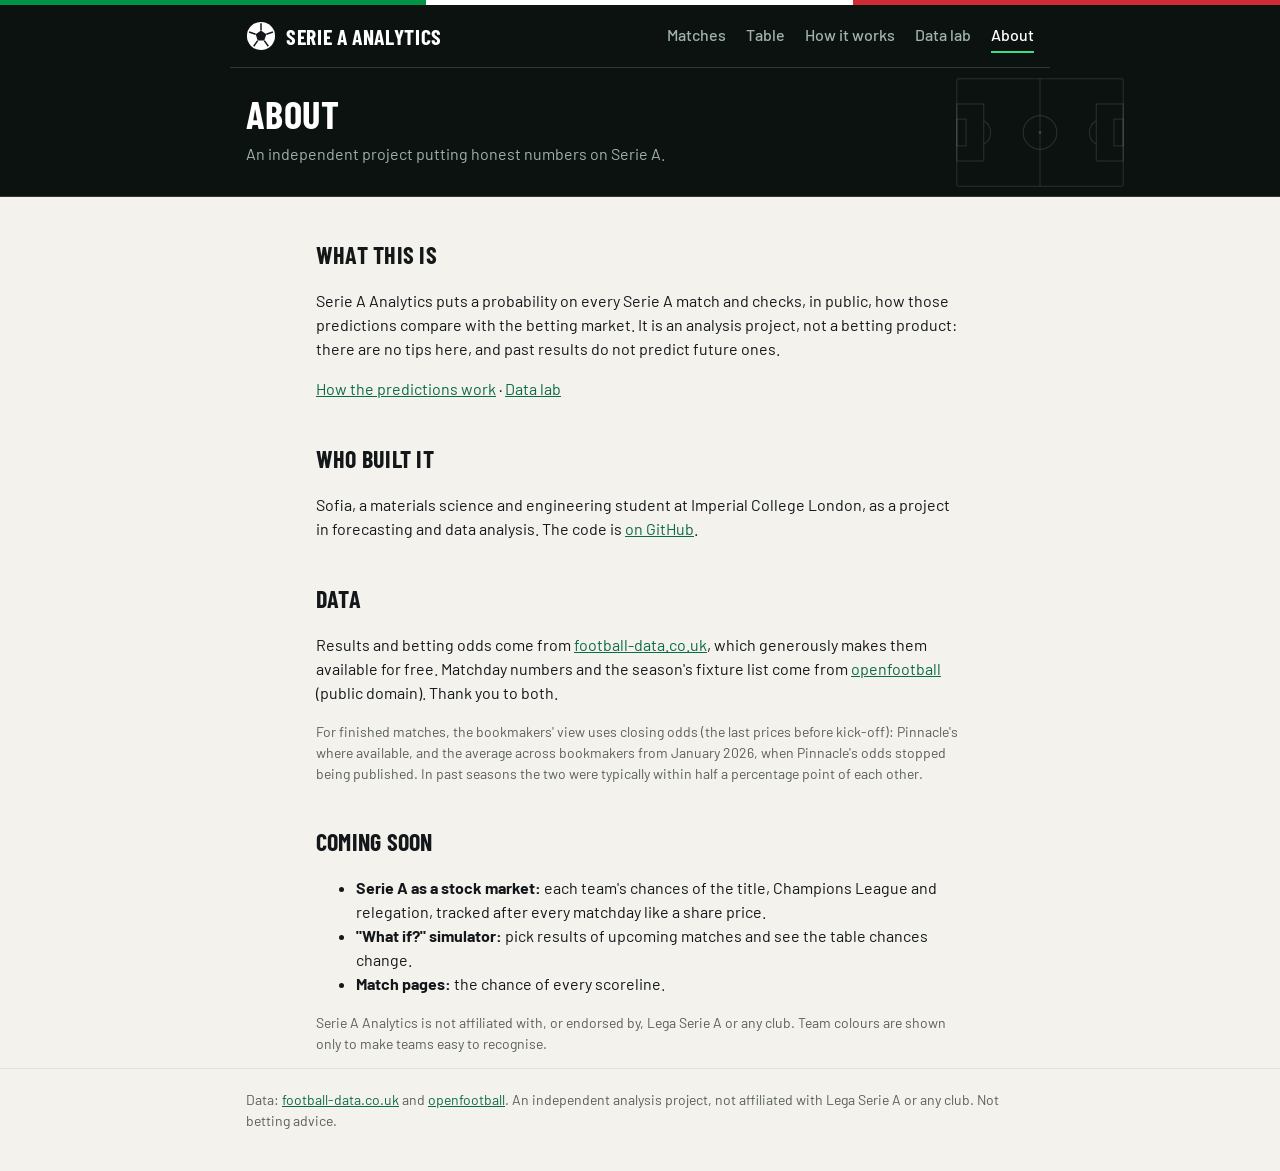
==== commit 3f6b3518: "New "floodlights" header and mini kit shirts for every team - Header and hero are now one near-black" ====
--- a/site/about.html
+++ b/site/about.html
@@ -6,7 +6,7 @@
     <meta name="viewport" content="width=device-width, initial-scale=1" />
     <title>About Serie A Analytics</title>
     <meta name="description" content="Who built this site, why, and where the data comes from." />
-    <meta name="theme-color" content="#0f4a32" />
+    <meta name="theme-color" content="#0c1210" />
     <!-- Fonts: Barlow (text) and Barlow Condensed (headings), a sporty, scoreboard-like family -->
     <link rel="preconnect" href="https://fonts.googleapis.com" />
     <link rel="preconnect" href="https://fonts.gstatic.com" crossorigin />
--- a/site/css/style.css
+++ b/site/css/style.css
@@ -14,11 +14,12 @@
   --text-muted: #5a5f5a;
   --accent: #0d6b44; /* links: pitch green */
 
-  --pitch: #0f4a32; /* header and hero */
-  --pitch-stripe: #125538; /* lighter mowing stripe */
+  --pitch: #0c1210; /* header and hero: near-black, like a floodlit night match */
   --on-pitch: #ffffff;
-  --on-pitch-muted: #cfe3d7;
-  --chalk: rgba(255, 255, 255, 0.16); /* faint pitch markings */
+  --on-pitch-muted: #9fb3a8;
+  --line: #2c3a33; /* hairlines on the dark header */
+  --neon: #3ddc84; /* bright pitch green for highlights on the dark header */
+  --on-neon: #06301a;
 
   --it-green: #009246;
   --it-red: #ce2b37;
@@ -38,6 +39,7 @@
   --zone-europe: #e08a00;
   --zone-releg: #c62828;
 
+  --kit-outline: rgba(0, 0, 0, 0.45); /* shirt outlines: dark on light pages */
   --radius: 14px;
   --shadow: 0 1px 2px rgba(20, 23, 26, 0.06), 0 4px 14px rgba(20, 23, 26, 0.05);
   --font: "Barlow", -apple-system, BlinkMacSystemFont, "Segoe UI", Roboto, sans-serif;
@@ -55,8 +57,6 @@
     --text: #f1f4f1;
     --text-muted: #b3beb7;
     --accent: #7fd3a8;
-    --pitch: #0a3323;
-    --pitch-stripe: #0c3a28;
     --home: #3987e5;
     --draw: #6b6a66;
     --away: #d95926;
@@ -65,6 +65,7 @@
     --good: #5fcf8c;
     --bad: #f08a80;
     --shadow: none;
+    --kit-outline: rgba(255, 255, 255, 0.6);
   }
 }
 :root[data-theme="dark"] {
@@ -76,8 +77,6 @@
   --text: #f1f4f1;
   --text-muted: #b3beb7;
   --accent: #7fd3a8;
-  --pitch: #0a3323;
-  --pitch-stripe: #0c3a28;
   --home: #3987e5;
   --draw: #6b6a66;
   --away: #d95926;
@@ -86,6 +85,7 @@
   --good: #5fcf8c;
   --bad: #f08a80;
   --shadow: none;
+  --kit-outline: rgba(255, 255, 255, 0.6);
 }
 
 /* ---------- Base ---------- */
@@ -118,7 +118,7 @@
 /* ---------- Header: green-white-red stripe, then a mown pitch ---------- */
 
 .site-header {
-  background: repeating-linear-gradient(90deg, var(--pitch) 0 64px, var(--pitch-stripe) 64px 128px);
+  background: var(--pitch);
   color: var(--on-pitch);
   border-top: 5px solid;
   border-image: linear-gradient(90deg, var(--it-green) 0 33.3%, #ffffff 33.3% 66.6%, var(--it-red) 66.6%) 1;
@@ -131,6 +131,7 @@
   gap: 8px 24px;
   padding-top: 14px;
   padding-bottom: 14px;
+  border-bottom: 1px solid var(--line);
 }
 .brand {
   display: inline-flex;
@@ -155,33 +156,28 @@
   border-bottom: 2px solid transparent;
 }
 .nav a:hover { color: var(--on-pitch); }
-.nav a[aria-current="page"] { color: var(--on-pitch); border-bottom-color: var(--on-pitch); }
+.nav a[aria-current="page"] { color: var(--on-pitch); border-bottom-color: var(--neon); }
 @media (max-width: 420px) {
   .nav { gap: 4px 14px; font-size: 0.95rem; } /* fit all five tabs on one line on phones */
 }
 
-/* ---------- Hero band: a slice of pitch with its markings ---------- */
+/* ---------- Hero: continues the dark header, with a whole pitch drawn faintly ---------- */
+/* The pitch is an SVG sized to 85% of the hero's height, so it is never cut off. */
 
 .hero {
   position: relative;
   overflow: hidden;
-  background: linear-gradient(180deg, var(--pitch-stripe), var(--pitch));
+  background:
+    url("data:image/svg+xml,%3Csvg xmlns='http://www.w3.org/2000/svg' viewBox='0 0 200 130' fill='none' stroke='white' stroke-opacity='0.13' stroke-width='1.2'%3E%3Crect x='1' y='1' width='198' height='128' rx='2'/%3E%3Cline x1='100' y1='1' x2='100' y2='129'/%3E%3Ccircle cx='100' cy='65' r='20'/%3E%3Ccircle cx='100' cy='65' r='1.2' fill='white' fill-opacity='0.13'/%3E%3Crect x='1' y='31' width='32' height='68'/%3E%3Crect x='1' y='49' width='11' height='32'/%3E%3Cpath d='M33 51 A16 16 0 0 1 33 79'/%3E%3Crect x='167' y='31' width='32' height='68'/%3E%3Crect x='188' y='49' width='11' height='32'/%3E%3Cpath d='M167 51 A16 16 0 0 0 167 79'/%3E%3C/svg%3E")
+      right max(16px, calc(50% - 400px)) center / auto 85% no-repeat,
+    var(--pitch);
   color: var(--on-pitch);
-  padding: 28px 0 32px;
-}
-/* halfway line and centre circle, drawn faintly behind the text */
-.hero::before,
-.hero::after { content: ""; position: absolute; pointer-events: none; }
-.hero::before { top: 0; bottom: 0; left: 50%; border-left: 2px solid var(--chalk); }
-.hero::after {
-  width: 220px; height: 220px; left: 50%; top: 50%;
-  transform: translate(-50%, -50%);
-  border: 2px solid var(--chalk);
-  border-radius: 50%;
+  padding: 26px 0 30px;
+  border-bottom: 1px solid var(--line);
 }
 .hero .container { position: relative; z-index: 1; }
 .hero p { color: var(--on-pitch-muted); margin: 0; max-width: 560px; }
-.hero a { color: var(--on-pitch); }
+.hero a { color: var(--neon); }
 
 main { padding: 32px 0 64px; } /* breathing room below the green band */
 
@@ -225,27 +221,27 @@
   flex-direction: column;
   align-items: center;
   min-width: 84px;
-  padding: 8px 10px;
-  border: 1px solid rgba(255, 255, 255, 0.18);
-  border-radius: 12px;
-  background: rgba(255, 255, 255, 0.07);
+  padding: 7px 12px;
+  border: 1px solid var(--line);
+  border-radius: 999px;
+  background: transparent;
   color: var(--on-pitch);
   font: inherit;
   cursor: pointer;
-  transition: background 0.15s, transform 0.15s;
-}
-.md-chip:hover { background: rgba(255, 255, 255, 0.16); }
-.md-chip .md-num { font-family: var(--font-display); font-size: 1.15rem; font-weight: 700; letter-spacing: 0.03em; line-height: 1.1; }
-.md-chip .md-dates { font-size: 0.75rem; color: var(--on-pitch-muted); white-space: nowrap; }
-.md-chip.is-next .md-dates { color: #ffe27a; font-weight: 600; }
-.md-chip[aria-pressed="true"] { background: var(--on-pitch); color: var(--pitch); border-color: var(--on-pitch); transform: translateY(-1px); }
-.md-chip[aria-pressed="true"] .md-dates { color: var(--pitch); }
+  transition: background 0.15s, border-color 0.15s;
+}
+.md-chip:hover { border-color: var(--on-pitch-muted); }
+.md-chip .md-num { font-family: var(--font-display); font-size: 1.05rem; font-weight: 700; letter-spacing: 0.03em; line-height: 1.1; }
+.md-chip .md-dates { font-size: 0.72rem; color: var(--on-pitch-muted); white-space: nowrap; }
+.md-chip.is-next .md-dates { color: var(--neon); font-weight: 600; }
+.md-chip[aria-pressed="true"] { background: var(--neon); border-color: var(--neon); color: var(--on-neon); }
+.md-chip[aria-pressed="true"] .md-dates { color: var(--on-neon); }
 .strip-arrow {
   flex: none;
   width: 38px;
   height: 38px;
   border-radius: 50%;
-  border: 1px solid rgba(255, 255, 255, 0.3);
+  border: 1px solid var(--line);
   background: transparent;
   color: var(--on-pitch);
   font-size: 1.3rem;
@@ -358,11 +354,8 @@
   .score { font-size: 1.35rem; min-width: 2.6em; padding: 0 6px; }
   .match-teams { gap: 8px; }
 }
-.kit {
-  width: 16px; height: 16px; flex: none;
-  border-radius: 50%;
-  box-shadow: 0 0 0 1px rgba(0, 0, 0, 0.25);
-}
+.kit { width: 24px; height: 23px; flex: none; } /* mini kit shirt (drawn in js/teams.js) */
+.kit-outline { stroke: var(--kit-outline); }
 .score {
   font-family: var(--font-display);
   font-variant-numeric: tabular-nums;
@@ -446,7 +439,7 @@
 tbody tr:last-child td { border-bottom: none; }
 th.team, td.team { text-align: left; width: 100%; }
 td.team { font-weight: 600; }
-td.team .kit { display: inline-block; vertical-align: -2px; margin-right: 8px; }
+td.team .kit { display: inline-block; vertical-align: -5px; margin-right: 8px; }
 td.pts { font-weight: 700; }
 tr.total td { border-top: 2px solid var(--border); font-weight: 600; }
 /* League table zones: a coloured bar on the left of the position */
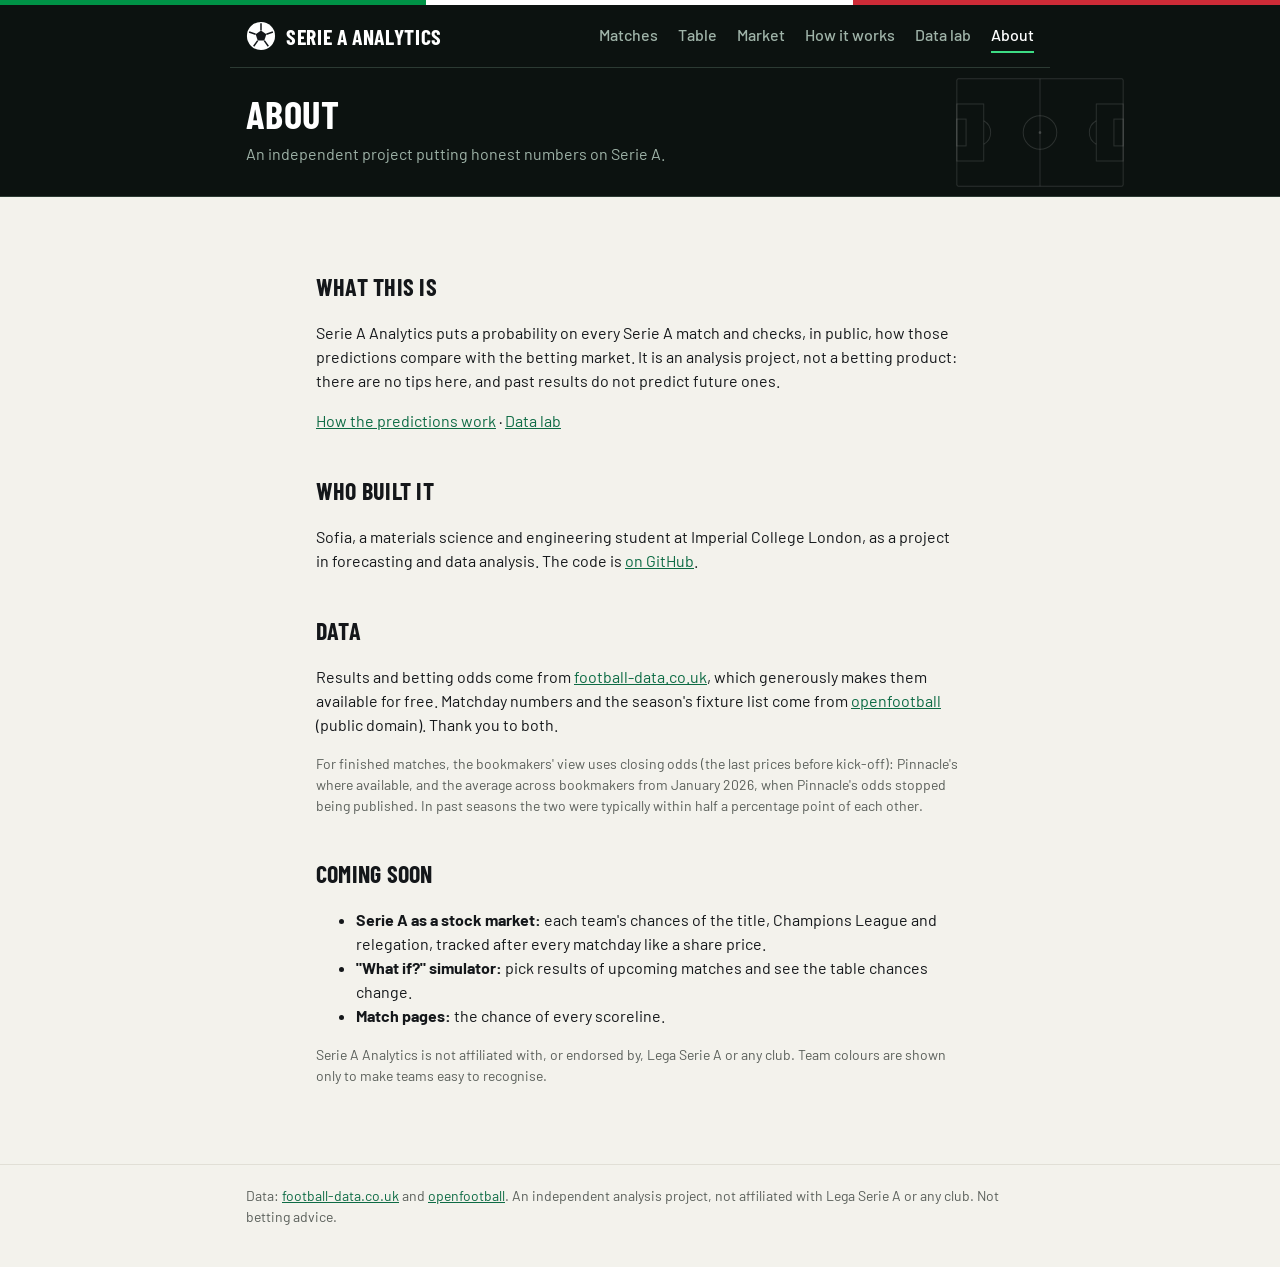
==== commit 5fb2dd5b: "Add the stock market: Market tab and a page for every team - simulate.simulate_as_of: walk-forward s" ====
--- a/site/about.html
+++ b/site/about.html
@@ -27,6 +27,7 @@
         <nav class="nav">
           <a href="./">Matches</a>
           <a href="table.html">Table</a>
+          <a href="market.html">Market</a>
           <a href="model.html">How it works</a>
           <a href="lab.html">Data lab</a>
           <a href="about.html" aria-current="page">About</a>
--- a/site/css/style.css
+++ b/site/css/style.css
@@ -13,6 +13,7 @@
   --text: #14171a;
   --text-muted: #5a5f5a;
   --accent: #0d6b44; /* links: pitch green */
+  --on-accent: #ffffff; /* text on an accent-coloured fill */
 
   --pitch: #0c1210; /* header and hero: near-black, like a floodlit night match */
   --on-pitch: #ffffff;
@@ -57,6 +58,7 @@
     --text: #f1f4f1;
     --text-muted: #b3beb7;
     --accent: #7fd3a8;
+    --on-accent: #0b0b0b;
     --home: #3987e5;
     --draw: #6b6a66;
     --away: #d95926;
@@ -179,7 +181,7 @@
 .hero p { color: var(--on-pitch-muted); margin: 0; max-width: 560px; }
 .hero a { color: var(--neon); }
 
-main { padding: 32px 0 64px; } /* breathing room below the green band */
+main.container { padding-top: 32px; padding-bottom: 64px; } /* breathing room below the header (.container only sets the sides) */
 
 .site-footer { border-top: 1px solid var(--border); padding: 20px 0 40px; }
 
@@ -499,3 +501,153 @@
 .leaderboard li::before { content: counter(rank); font-family: var(--font-display); color: var(--text-muted); width: 1.2em; }
 .leaderboard li span:first-child { flex: 1; }
 .num { font-variant-numeric: tabular-nums; }
+
+/* ---------- How it works: hit rates, worked examples ---------- */
+
+/* Hit rates as simple horizontal bars */
+.meters { display: grid; gap: 10px; background: var(--surface); border: 1px solid var(--border); border-radius: var(--radius); box-shadow: var(--shadow); padding: 16px; }
+.meter { display: grid; grid-template-columns: minmax(0, 12em) 1fr 3.5em; gap: 12px; align-items: center; font-size: 0.95rem; }
+.meter-track { height: 14px; background: var(--surface-2); border-radius: 7px; overflow: hidden; }
+.meter-fill { height: 100%; background: var(--text-muted); border-radius: 7px; }
+.meter.ours .meter-fill { background: var(--accent); }
+.meter.ours .meter-label, .meter.ours .meter-value { font-weight: 700; }
+.meter.baseline .meter-fill { background: var(--border); }
+.meter-value { text-align: right; font-variant-numeric: tabular-nums; }
+@media (max-width: 480px) {
+  .meter { grid-template-columns: 1fr 3.5em; gap: 4px 10px; }
+  .meter-label { grid-column: 1 / -1; font-size: 0.875rem; }
+}
+
+/* Numbered steps */
+.steps { list-style: none; counter-reset: step; padding: 0; margin: 16px 0; }
+.steps > li { counter-increment: step; position: relative; padding-left: 52px; margin-bottom: 26px; }
+.steps > li::before {
+  content: counter(step);
+  position: absolute; left: 0; top: 0;
+  width: 36px; height: 36px; border-radius: 50%;
+  display: grid; place-items: center;
+  background: var(--pitch); color: var(--neon);
+  font-family: var(--font-display); font-weight: 700; font-size: 1.2rem;
+}
+.steps h3 { margin: 4px 0 6px; font-size: 1.25rem; text-transform: uppercase; }
+.steps p { margin: 0 0 8px; }
+
+/* Worked examples */
+.example { background: var(--surface); border: 1px solid var(--border); border-radius: var(--radius); box-shadow: var(--shadow); padding: 14px 16px; margin: 10px 0; }
+.example:empty { display: none; }
+.example-title { font-weight: 600; margin: 0 0 10px; display: flex; flex-wrap: wrap; align-items: center; gap: 4px; }
+.team-inline { display: inline-flex; align-items: center; gap: 5px; font-weight: 700; }
+.team-inline .kit { width: 20px; height: 19px; }
+.calc { display: grid; gap: 4px; padding: 8px 0; border-top: 1px dashed var(--border); }
+.calc-label { font-size: 0.8rem; color: var(--text-muted); text-transform: uppercase; letter-spacing: 0.04em; }
+.calc-parts { display: flex; flex-wrap: wrap; align-items: center; gap: 6px 8px; }
+.calc-part { display: inline-flex; flex-direction: column; align-items: center; background: var(--surface-2); border-radius: 8px; padding: 4px 8px; }
+.calc-part strong { font-variant-numeric: tabular-nums; }
+.calc-part small { font-size: 0.7rem; color: var(--text-muted); }
+.calc-op { color: var(--text-muted); font-weight: 600; }
+.calc-result { font-family: var(--font-display); font-size: 1.5rem; color: var(--accent); }
+
+/* Scoreline grid: shade = how likely (one hue, light to dark) */
+.score-grid { display: grid; grid-template-columns: auto repeat(5, minmax(0, 1fr)); gap: 3px; max-width: 420px; font-variant-numeric: tabular-nums; }
+.score-grid .corner { font-size: 0.7rem; color: var(--text-muted); align-self: end; padding: 0 6px 4px 0; max-width: 8em; line-height: 1.2; }
+.score-grid .axis { text-align: center; font-weight: 700; color: var(--text-muted); font-size: 0.85rem; align-self: center; padding: 2px 6px; }
+.score-grid .cell {
+  text-align: center; padding: 8px 0; border-radius: 6px; font-size: 0.8rem; font-weight: 600;
+  background: color-mix(in srgb, var(--accent) var(--strength), var(--surface-2));
+  color: var(--text);
+}
+.score-grid .cell.strong { color: var(--on-accent); }
+.elo-outcomes { margin: 8px 0; padding-left: 20px; }
+.elo-outcomes li { margin-bottom: 4px; }
+td.good-num { color: var(--good); font-weight: 600; }
+
+code { font-family: ui-monospace, "SF Mono", Menlo, monospace; font-size: 0.88em; background: var(--surface-2); border-radius: 4px; padding: 1px 5px; }
+.leaderboard li .muted { font-weight: 400; }
+
+/* ---------- Table page: Now / Predicted tabs and the simulated table ---------- */
+
+.segmented {
+  display: inline-flex;
+  gap: 4px;
+  padding: 4px;
+  margin-bottom: 14px;
+  background: var(--surface);
+  border: 1px solid var(--border);
+  border-radius: 999px;
+  box-shadow: var(--shadow);
+}
+.segmented button {
+  font: inherit;
+  font-weight: 600;
+  padding: 8px 16px;
+  border: none;
+  border-radius: 999px;
+  background: transparent;
+  color: var(--text-muted);
+  cursor: pointer;
+}
+.segmented button[aria-selected="true"] { background: var(--neon); color: var(--on-neon); }
+
+/* Probability cells: the darker the shade, the likelier (green = good news, red = relegation) */
+td.chance { font-variant-numeric: tabular-nums; }
+td.chance.good { background: color-mix(in srgb, var(--accent) var(--strength), transparent); }
+td.chance.bad { background: color-mix(in srgb, var(--zone-releg) var(--strength), transparent); }
+td.chance.strong { color: var(--on-accent); font-weight: 700; }
+td.chance.bad.strong { color: #ffffff; }
+.sim-table th, .sim-table td { white-space: nowrap; }
+
+/* ---------- Market and team pages ---------- */
+
+/* Six menu items: on phones the menu scrolls sideways instead of wrapping */
+@media (max-width: 520px) {
+  .nav { flex-wrap: nowrap; overflow-x: auto; scrollbar-width: none; max-width: 100%; }
+  .nav::-webkit-scrollbar { display: none; }
+}
+
+a.team-link { display: inline-flex; align-items: center; gap: 8px; color: inherit; text-decoration: none; font-weight: 600; }
+a.team-link:hover { text-decoration: underline; }
+td.team a.team-link .kit { margin-right: 0; }
+
+/* Price changes: green = good news for the team, red = bad news (a rising relegation chance is bad) */
+.change { display: inline-block; font-size: 0.8rem; font-weight: 700; font-variant-numeric: tabular-nums; padding: 1px 7px; border-radius: 999px; white-space: nowrap; vertical-align: middle; }
+.change.up { color: var(--good); background: color-mix(in srgb, var(--good) 14%, transparent); }
+.change.down { color: var(--bad); background: color-mix(in srgb, var(--bad) 14%, transparent); }
+.change.flat { color: var(--text-muted); }
+
+.board td.trend { width: 96px; }
+.sparkline { width: 84px; height: 26px; display: block; }
+@media (max-width: 480px) {
+  .board .trend-head, .board td.trend { display: none; }
+}
+a.point.mover { text-decoration: none; color: inherit; }
+a.point.mover:hover { border-color: var(--accent); }
+.movers:empty { display: none; }
+
+/* Team page */
+.team-title { display: flex; align-items: center; gap: 14px; }
+.team-title .kit { width: 52px; height: 50px; }
+.hero .kit-outline { stroke: rgba(255, 255, 255, 0.7); } /* keep dark shirts visible on the dark header */
+.ticker .stat-value { display: flex; align-items: center; gap: 8px; flex-wrap: wrap; }
+.chart-card { background: var(--surface); border: 1px solid var(--border); border-radius: var(--radius); box-shadow: var(--shadow); padding: 12px 8px 4px; }
+.price-chart { width: 100%; height: auto; display: block; }
+.price-chart .grid { stroke: var(--border); stroke-width: 1; }
+.price-chart .axis-label { fill: var(--text-muted); font-size: 12px; font-family: var(--font); }
+.price-chart .hit { cursor: pointer; }
+.moves { list-style: none; padding: 0; margin: 0; display: grid; gap: 8px; }
+.moves li { background: var(--surface); border: 1px solid var(--border); border-radius: 10px; padding: 10px 12px; }
+.form-row { display: flex; gap: 8px; }
+.form-chip {
+  display: inline-grid; place-items: center; width: 38px; height: 38px; border-radius: 10px;
+  font-family: var(--font-display); font-weight: 700; font-size: 1.2rem; color: #ffffff;
+}
+.form-chip.small { width: 26px; height: 26px; font-size: 0.9rem; border-radius: 7px; margin-right: 8px; }
+.form-chip.W { background: #1f9d55; }
+.form-chip.D { background: #8a8d8f; }
+.form-chip.L { background: #c62828; }
+.results { list-style: none; padding: 0; margin: 0; display: grid; gap: 6px; }
+.results li { display: flex; align-items: center; flex-wrap: wrap; gap: 4px 8px; background: var(--surface); border: 1px solid var(--border); border-radius: 10px; padding: 8px 12px; }
+.match.compact { padding: 10px 14px; }
+.compact-head { display: flex; justify-content: space-between; align-items: center; flex-wrap: wrap; gap: 4px 12px; margin-bottom: 8px; }
+.compact-vs { font-weight: 600; display: inline-flex; align-items: center; gap: 6px; }
+.team-grid { display: grid; grid-template-columns: repeat(auto-fill, minmax(160px, 1fr)); gap: 8px; }
+.team-grid a.team-link { background: var(--surface); border: 1px solid var(--border); border-radius: 10px; padding: 10px 12px; }
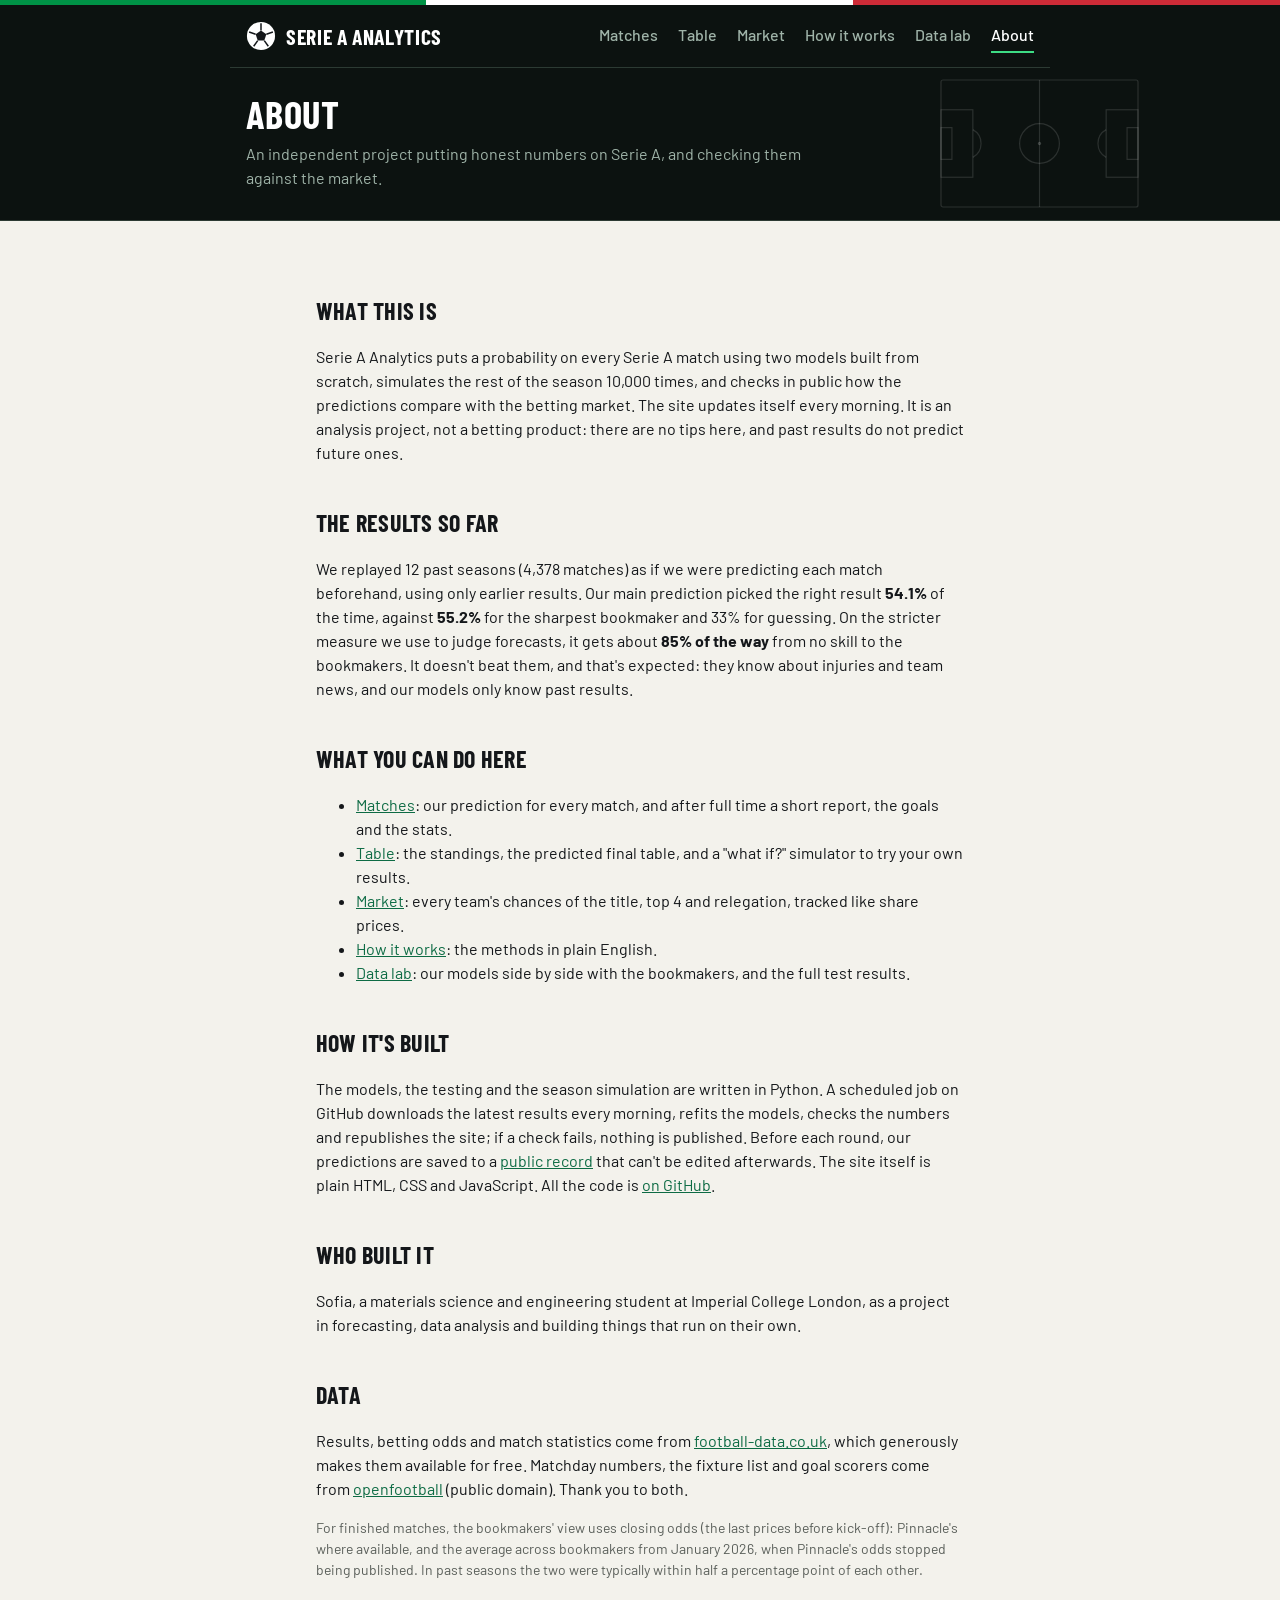
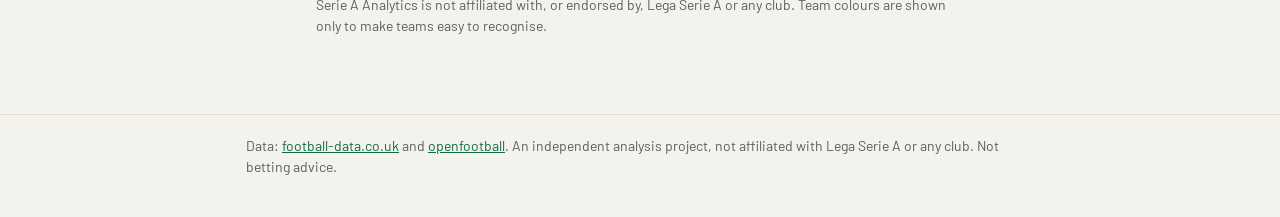
==== commit 11c3de4e: "Rewrite the README for recruiters and refresh the About page - README: live link, what it does in 60" ====
--- a/site/about.html
+++ b/site/about.html
@@ -38,44 +38,64 @@
     <section class="hero">
       <div class="container">
         <h1>About</h1>
-        <p>An independent project putting honest numbers on Serie A.</p>
+        <p>An independent project putting honest numbers on Serie A, and checking them against the market.</p>
       </div>
     </section>
 
     <main class="container prose">
       <h2>What this is</h2>
       <p>
-        Serie A Analytics puts a probability on every Serie A match and checks, in public, how those predictions
-        compare with the betting market. It is an analysis project, not a betting product: there are no tips here,
+        Serie A Analytics puts a probability on every Serie A match using two models built from scratch, simulates the
+        rest of the season 10,000 times, and checks in public how the predictions compare with the betting market. The
+        site updates itself every morning. It is an analysis project, not a betting product: there are no tips here,
         and past results do not predict future ones.
       </p>
-      <p><a href="model.html">How the predictions work</a> · <a href="lab.html">Data lab</a></p>
+
+      <h2>The results so far</h2>
+      <p>
+        We replayed 12 past seasons (4,378 matches) as if we were predicting each match beforehand, using only earlier
+        results. Our main prediction picked the right result <strong>54.1%</strong> of the time, against
+        <strong>55.2%</strong> for the sharpest bookmaker and 33% for guessing. On the stricter measure we use to judge
+        forecasts, it gets about <strong>85% of the way</strong> from no skill to the bookmakers. It doesn't beat
+        them, and that's expected: they know about injuries and team news, and our models only know past results.
+      </p>
+
+      <h2>What you can do here</h2>
+      <ul>
+        <li><a href="./">Matches</a>: our prediction for every match, and after full time a short report, the goals and the stats.</li>
+        <li><a href="table.html">Table</a>: the standings, the predicted final table, and a "what if?" simulator to try your own results.</li>
+        <li><a href="market.html">Market</a>: every team's chances of the title, top 4 and relegation, tracked like share prices.</li>
+        <li><a href="model.html">How it works</a>: the methods in plain English.</li>
+        <li><a href="lab.html">Data lab</a>: our models side by side with the bookmakers, and the full test results.</li>
+      </ul>
+
+      <h2>How it's built</h2>
+      <p>
+        The models, the testing and the season simulation are written in Python. A scheduled job on GitHub downloads the
+        latest results every morning, refits the models, checks the numbers and republishes the site; if a check
+        fails, nothing is published. Before each round, our predictions are saved to a
+        <a href="https://github.com/sofiaroveda/Serie_A_Analytics/tree/main/predictions">public record</a> that can't
+        be edited afterwards. The site itself is plain HTML, CSS and JavaScript. All the code is
+        <a href="https://github.com/sofiaroveda/Serie_A_Analytics">on GitHub</a>.
+      </p>
 
       <h2>Who built it</h2>
       <p>
-        Sofia, a materials science and engineering student at Imperial College London, as a project in
-        forecasting and data analysis. The code is
-        <a href="https://github.com/sofiaroveda/Serie_A_Analytics">on GitHub</a>.
+        Sofia, a materials science and engineering student at Imperial College London, as a project in forecasting,
+        data analysis and building things that run on their own.
       </p>
 
       <h2>Data</h2>
       <p>
-        Results and betting odds come from <a href="https://www.football-data.co.uk/">football-data.co.uk</a>,
-        which generously makes them available for free. Matchday numbers and the season's fixture list come from
-        <a href="https://github.com/openfootball/football.json">openfootball</a> (public domain). Thank you to both.
+        Results, betting odds and match statistics come from <a href="https://www.football-data.co.uk/">football-data.co.uk</a>,
+        which generously makes them available for free. Matchday numbers, the fixture list and goal scorers come from
+        <a href="https://github.com/openfootball">openfootball</a> (public domain). Thank you to both.
       </p>
       <p class="muted small">
         For finished matches, the bookmakers' view uses closing odds (the last prices before kick-off): Pinnacle's
         where available, and the average across bookmakers from January 2026, when Pinnacle's odds stopped being
         published. In past seasons the two were typically within half a percentage point of each other.
       </p>
-
-      <h2>Coming soon</h2>
-      <ul>
-        <li><strong>Serie A as a stock market:</strong> each team's chances of the title, Champions League and relegation, tracked after every matchday like a share price.</li>
-        <li><strong>"What if?" simulator:</strong> pick results of upcoming matches and see the table chances change.</li>
-        <li><strong>Match pages:</strong> the chance of every scoreline.</li>
-      </ul>
 
       <p class="muted small">
         Serie A Analytics is not affiliated with, or endorsed by, Lega Serie A or any club. Team colours are shown
--- a/site/css/style.css
+++ b/site/css/style.css
@@ -518,50 +518,8 @@
   .meter-label { grid-column: 1 / -1; font-size: 0.875rem; }
 }
 
-/* Numbered steps */
-.steps { list-style: none; counter-reset: step; padding: 0; margin: 16px 0; }
-.steps > li { counter-increment: step; position: relative; padding-left: 52px; margin-bottom: 26px; }
-.steps > li::before {
-  content: counter(step);
-  position: absolute; left: 0; top: 0;
-  width: 36px; height: 36px; border-radius: 50%;
-  display: grid; place-items: center;
-  background: var(--pitch); color: var(--neon);
-  font-family: var(--font-display); font-weight: 700; font-size: 1.2rem;
-}
-.steps h3 { margin: 4px 0 6px; font-size: 1.25rem; text-transform: uppercase; }
-.steps p { margin: 0 0 8px; }
-
-/* Worked examples */
-.example { background: var(--surface); border: 1px solid var(--border); border-radius: var(--radius); box-shadow: var(--shadow); padding: 14px 16px; margin: 10px 0; }
-.example:empty { display: none; }
-.example-title { font-weight: 600; margin: 0 0 10px; display: flex; flex-wrap: wrap; align-items: center; gap: 4px; }
-.team-inline { display: inline-flex; align-items: center; gap: 5px; font-weight: 700; }
-.team-inline .kit { width: 20px; height: 19px; }
-.calc { display: grid; gap: 4px; padding: 8px 0; border-top: 1px dashed var(--border); }
-.calc-label { font-size: 0.8rem; color: var(--text-muted); text-transform: uppercase; letter-spacing: 0.04em; }
-.calc-parts { display: flex; flex-wrap: wrap; align-items: center; gap: 6px 8px; }
-.calc-part { display: inline-flex; flex-direction: column; align-items: center; background: var(--surface-2); border-radius: 8px; padding: 4px 8px; }
-.calc-part strong { font-variant-numeric: tabular-nums; }
-.calc-part small { font-size: 0.7rem; color: var(--text-muted); }
-.calc-op { color: var(--text-muted); font-weight: 600; }
-.calc-result { font-family: var(--font-display); font-size: 1.5rem; color: var(--accent); }
-
-/* Scoreline grid: shade = how likely (one hue, light to dark) */
-.score-grid { display: grid; grid-template-columns: auto repeat(5, minmax(0, 1fr)); gap: 3px; max-width: 420px; font-variant-numeric: tabular-nums; }
-.score-grid .corner { font-size: 0.7rem; color: var(--text-muted); align-self: end; padding: 0 6px 4px 0; max-width: 8em; line-height: 1.2; }
-.score-grid .axis { text-align: center; font-weight: 700; color: var(--text-muted); font-size: 0.85rem; align-self: center; padding: 2px 6px; }
-.score-grid .cell {
-  text-align: center; padding: 8px 0; border-radius: 6px; font-size: 0.8rem; font-weight: 600;
-  background: color-mix(in srgb, var(--accent) var(--strength), var(--surface-2));
-  color: var(--text);
-}
-.score-grid .cell.strong { color: var(--on-accent); }
-.elo-outcomes { margin: 8px 0; padding-left: 20px; }
-.elo-outcomes li { margin-bottom: 4px; }
 td.good-num { color: var(--good); font-weight: 600; }
 
-code { font-family: ui-monospace, "SF Mono", Menlo, monospace; font-size: 0.88em; background: var(--surface-2); border-radius: 4px; padding: 1px 5px; }
 .leaderboard li .muted { font-weight: 400; }
 
 /* ---------- Table page: Now / Predicted tabs and the simulated table ---------- */
@@ -651,3 +609,90 @@
 .compact-vs { font-weight: 600; display: inline-flex; align-items: center; gap: 6px; }
 .team-grid { display: grid; grid-template-columns: repeat(auto-fill, minmax(160px, 1fr)); gap: 8px; }
 .team-grid a.team-link { background: var(--surface); border: 1px solid var(--border); border-radius: 10px; padding: 10px 12px; }
+
+/* ---------- What if? simulator ---------- */
+
+.whatif { display: grid; grid-template-columns: minmax(0, 1fr) minmax(0, 1fr); gap: 16px; align-items: start; }
+.whatif-side { position: sticky; top: 12px; } /* results stay in view while you pick */
+@media (max-width: 760px) {
+  .whatif { grid-template-columns: 1fr; }
+  .whatif-side { position: static; }
+}
+.whatif-md { background: var(--surface); border: 1px solid var(--border); border-radius: var(--radius); box-shadow: var(--shadow); padding: 10px 12px; margin-bottom: 10px; }
+.whatif-md summary { cursor: pointer; font-family: var(--font-display); font-weight: 700; text-transform: uppercase; letter-spacing: 0.04em; }
+.whatif-md[open] summary { margin-bottom: 8px; }
+.pick { display: grid; grid-template-columns: 1fr auto 1fr; gap: 6px; padding: 6px 0; border-top: 1px solid var(--border); }
+.pick button {
+  font: inherit; cursor: pointer; min-height: 44px;
+  display: flex; flex-direction: column; align-items: center; justify-content: center; gap: 1px;
+  padding: 4px 8px; border: 1px solid var(--border); border-radius: 10px; background: var(--surface-2); color: var(--text);
+}
+.pick button:hover { border-color: var(--text-muted); }
+.pick button[aria-pressed="true"] { background: var(--neon); border-color: var(--neon); color: var(--on-neon); }
+.pick-name { display: inline-flex; align-items: center; gap: 5px; font-weight: 600; font-size: 0.9rem; max-width: 100%; overflow: hidden; text-overflow: ellipsis; white-space: nowrap; }
+.pick-name .kit { width: 18px; height: 17px; }
+.pick-chance { font-size: 0.75rem; color: var(--text-muted); font-variant-numeric: tabular-nums; }
+.pick button[aria-pressed="true"] .pick-chance { color: var(--on-neon); }
+.pick .pick-D { min-width: 64px; }
+.whatif-bar { display: flex; justify-content: space-between; align-items: center; min-height: 32px; margin-bottom: 6px; }
+button.reset { font: inherit; font-weight: 600; font-size: 0.875rem; color: var(--accent); background: none; border: 1px solid var(--border); border-radius: 999px; padding: 4px 12px; cursor: pointer; }
+td.whatif-cell { font-variant-numeric: tabular-nums; white-space: nowrap; line-height: 1.25; }
+td.whatif-cell .change { display: block; width: fit-content; margin: 2px 0 0 auto; } /* badge under the number, so columns stay narrow */
+#whatif-results th, #whatif-results td { padding-left: 6px; padding-right: 6px; }
+
+/* Phones: headline changes pinned to the bottom of the screen while picking */
+.whatif-summary {
+  display: none;
+  position: sticky; bottom: 10px; z-index: 5;
+  width: 100%; margin-top: 12px;
+  font: inherit; font-size: 0.85rem; text-align: left; cursor: pointer;
+  flex-wrap: wrap; align-items: center; gap: 4px 10px;
+  padding: 10px 14px; border: 1px solid var(--line); border-radius: 14px;
+  background: var(--pitch); color: var(--on-pitch);
+  box-shadow: 0 6px 20px rgba(0, 0, 0, 0.25);
+}
+@media (max-width: 760px) {
+  .whatif-summary:not([hidden]) { display: flex; }
+}
+.summary-label { font-family: var(--font-display); font-weight: 700; text-transform: uppercase; color: var(--neon); letter-spacing: 0.04em; }
+.summary-item { font-weight: 600; white-space: nowrap; }
+.summary-more { margin-left: auto; color: var(--on-pitch-muted); font-size: 0.8rem; }
+
+th .th-sub { display: block; font-size: 0.68rem; font-weight: 500; text-transform: none; letter-spacing: 0; white-space: nowrap; }
+
+/* ---------- Match page ---------- */
+
+.match-title { display: flex; flex-wrap: wrap; align-items: center; gap: 10px 16px; }
+.hero-team { display: inline-flex; align-items: center; gap: 10px; }
+.hero-team .kit { width: 40px; height: 38px; }
+.hero-score { background: rgba(255, 255, 255, 0.1); border-radius: 10px; padding: 0 14px; font-variant-numeric: tabular-nums; }
+.match-section h2 { margin-top: 28px; }
+.match-section:first-child h2 { margin-top: 0; }
+p.report { font-size: 1.1rem; line-height: 1.6; background: var(--surface); border: 1px solid var(--border); border-left: 4px solid var(--neon); border-radius: 0; padding: 14px 16px; margin: 0; }
+.scorers { display: grid; grid-template-columns: 1fr 1fr; gap: 12px; }
+.scorers-col { background: var(--surface); border: 1px solid var(--border); border-radius: var(--radius); padding: 12px 14px; }
+.scorers-col.away { text-align: right; }
+.scorers-team { font-family: var(--font-display); font-weight: 700; text-transform: uppercase; margin-bottom: 6px; }
+.scorer { font-size: 0.95rem; }
+/* Two-sided stat bars: home share on the left, away on the right */
+.stat-compare { background: var(--surface); border: 1px solid var(--border); border-radius: var(--radius); box-shadow: var(--shadow); padding: 8px 16px; }
+.stat-row { display: grid; grid-template-columns: 3em 1fr 3em; align-items: center; gap: 12px; padding: 8px 0; border-top: 1px solid var(--border); font-variant-numeric: tabular-nums; }
+.stat-row:first-child { border-top: none; }
+.stat-row strong:last-child { text-align: right; }
+.stat-row.head { grid-template-columns: 1fr 1fr 1fr; font-weight: 700; font-size: 0.85rem; color: var(--text-muted); }
+.stat-row.head span:last-child { text-align: right; }
+.stat-label { display: grid; gap: 4px; text-align: center; font-size: 0.85rem; color: var(--text-muted); }
+.stat-bar { display: flex; gap: 2px; height: 8px; }
+.stat-bar .home { background: var(--home); border-radius: 4px 0 0 4px; }
+.stat-bar .away { background: var(--away); border-radius: 0 4px 4px 0; }
+.top-scores { display: flex; flex-wrap: wrap; gap: 8px; }
+.score-chip { display: flex; flex-direction: column; align-items: center; min-width: 64px; padding: 8px 10px; background: var(--surface); border: 1px solid var(--border); border-radius: 12px; }
+.score-chip strong { font-family: var(--font-display); font-size: 1.3rem; }
+.score-chip span { font-size: 0.8rem; color: var(--text-muted); }
+.form-compare { display: grid; gap: 8px; }
+.form-team { display: flex; justify-content: space-between; align-items: center; background: var(--surface); border: 1px solid var(--border); border-radius: 10px; padding: 8px 12px; }
+.back-link { display: inline-block; margin-top: 28px; font-weight: 600; }
+/* Match cards on other pages link here */
+a.match-link { display: block; color: inherit; text-decoration: none; }
+a.match-link:hover .match { border-color: var(--accent); }
+.match-more { display: block; margin-top: 8px; font-size: 0.8rem; font-weight: 600; color: var(--accent); text-align: right; }
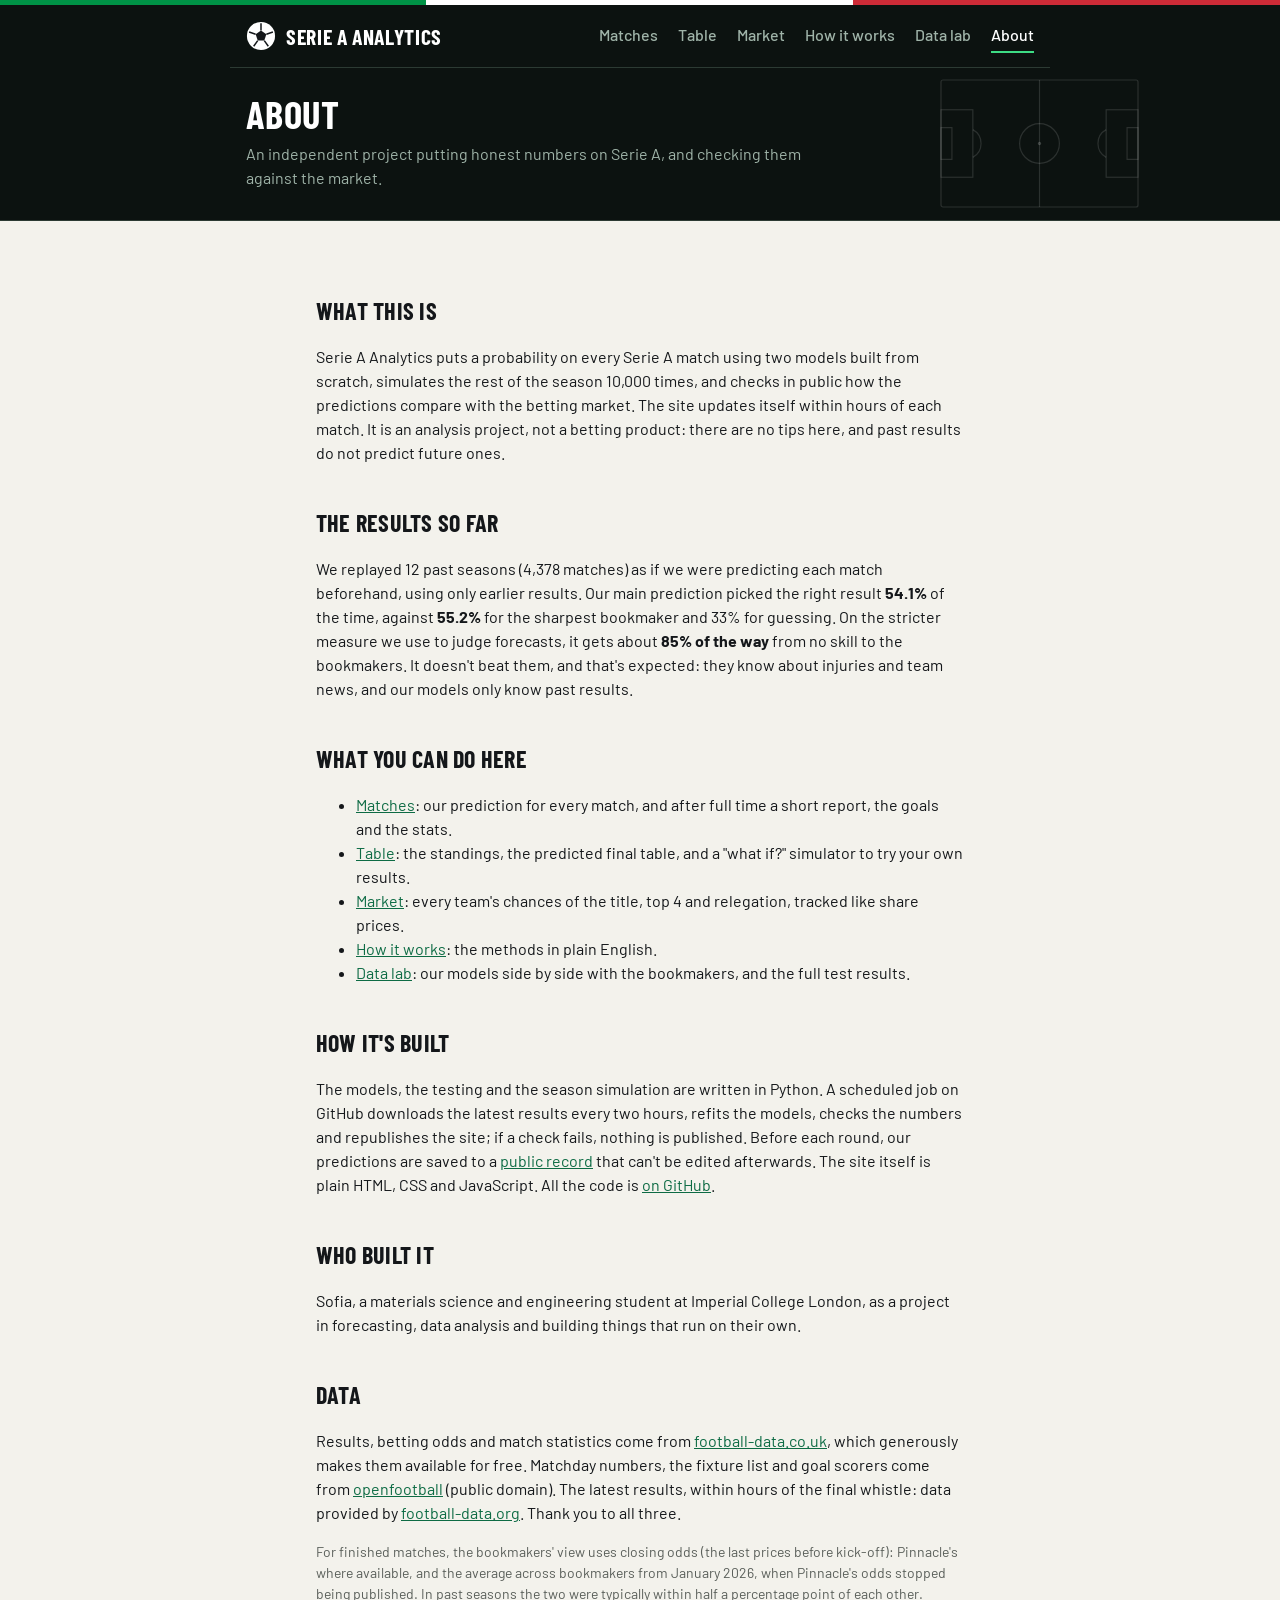
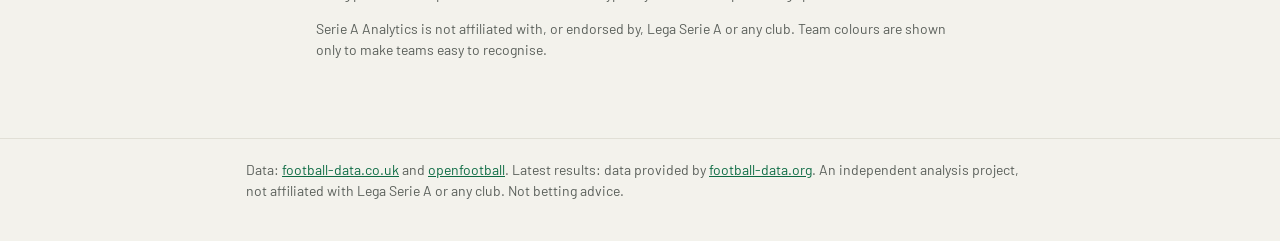
==== commit 8694e4d8: "Add match-by-match results from football-data.org, updated every 2 hours - pipeline/live_results.py:" ====
--- a/site/about.html
+++ b/site/about.html
@@ -6,6 +6,19 @@
     <meta name="viewport" content="width=device-width, initial-scale=1" />
     <title>About Serie A Analytics</title>
     <meta name="description" content="Who built this site, why, and where the data comes from." />
+    <!-- Browser-tab icon and link previews (WhatsApp, LinkedIn, iMessage, X...) -->
+    <link rel="icon" type="image/png" href="img/favicon.png" />
+    <link rel="apple-touch-icon" href="img/apple-touch-icon.png" />
+    <meta property="og:type" content="website" />
+    <meta property="og:site_name" content="Serie A Analytics" />
+    <meta property="og:title" content="About Serie A Analytics" />
+    <meta property="og:description" content="Who built this site, why, and where the data comes from." />
+    <meta property="og:url" content="https://sofiaroveda.github.io/Serie_A_Analytics/about.html" />
+    <meta property="og:image" content="https://sofiaroveda.github.io/Serie_A_Analytics/img/share.png" />
+    <meta property="og:image:width" content="1200" />
+    <meta property="og:image:height" content="630" />
+    <meta property="og:image:alt" content="Serie A Analytics: predictions for every Serie A match, tested against the betting market" />
+    <meta name="twitter:card" content="summary_large_image" />
     <meta name="theme-color" content="#0c1210" />
     <!-- Fonts: Barlow (text) and Barlow Condensed (headings), a sporty, scoreboard-like family -->
     <link rel="preconnect" href="https://fonts.googleapis.com" />
@@ -47,7 +60,7 @@
       <p>
         Serie A Analytics puts a probability on every Serie A match using two models built from scratch, simulates the
         rest of the season 10,000 times, and checks in public how the predictions compare with the betting market. The
-        site updates itself every morning. It is an analysis project, not a betting product: there are no tips here,
+        site updates itself within hours of each match. It is an analysis project, not a betting product: there are no tips here,
         and past results do not predict future ones.
       </p>
 
@@ -72,7 +85,7 @@
       <h2>How it's built</h2>
       <p>
         The models, the testing and the season simulation are written in Python. A scheduled job on GitHub downloads the
-        latest results every morning, refits the models, checks the numbers and republishes the site; if a check
+        latest results every two hours, refits the models, checks the numbers and republishes the site; if a check
         fails, nothing is published. Before each round, our predictions are saved to a
         <a href="https://github.com/sofiaroveda/Serie_A_Analytics/tree/main/predictions">public record</a> that can't
         be edited afterwards. The site itself is plain HTML, CSS and JavaScript. All the code is
@@ -89,7 +102,9 @@
       <p>
         Results, betting odds and match statistics come from <a href="https://www.football-data.co.uk/">football-data.co.uk</a>,
         which generously makes them available for free. Matchday numbers, the fixture list and goal scorers come from
-        <a href="https://github.com/openfootball">openfootball</a> (public domain). Thank you to both.
+        <a href="https://github.com/openfootball">openfootball</a> (public domain). The latest results, within hours of
+        the final whistle: data provided by <a href="https://www.football-data.org/">football-data.org</a>. Thank you
+        to all three.
       </p>
       <p class="muted small">
         For finished matches, the bookmakers' view uses closing odds (the last prices before kick-off): Pinnacle's
@@ -107,6 +122,7 @@
       <div class="container small muted">
         Data: <a href="https://www.football-data.co.uk/">football-data.co.uk</a> and
         <a href="https://github.com/openfootball/football.json">openfootball</a>.
+        Latest results: data provided by <a href="https://www.football-data.org/">football-data.org</a>.
         An independent analysis project, not affiliated with Lega Serie A or any club. Not betting advice.
         <span id="updated"></span>
       </div>
--- a/site/css/style.css
+++ b/site/css/style.css
@@ -696,3 +696,12 @@
 a.match-link { display: block; color: inherit; text-decoration: none; }
 a.match-link:hover .match { border-color: var(--accent); }
 .match-more { display: block; margin-top: 8px; font-size: 0.8rem; font-weight: 600; color: var(--accent); text-align: right; }
+
+/* Stat predictions table on match pages */
+.stat-predictions td, .stat-predictions th { white-space: nowrap; }
+.stat-predictions td.call.good { color: var(--good); font-weight: 600; }
+.stat-predictions td.call.bad { color: var(--bad); font-weight: 600; }
+@media (max-width: 480px) {
+  .stat-predictions td, .stat-predictions th { white-space: normal; } /* wrap so the table fits a phone */
+  .stat-predictions td:first-child { min-width: 5.5em; }
+}
